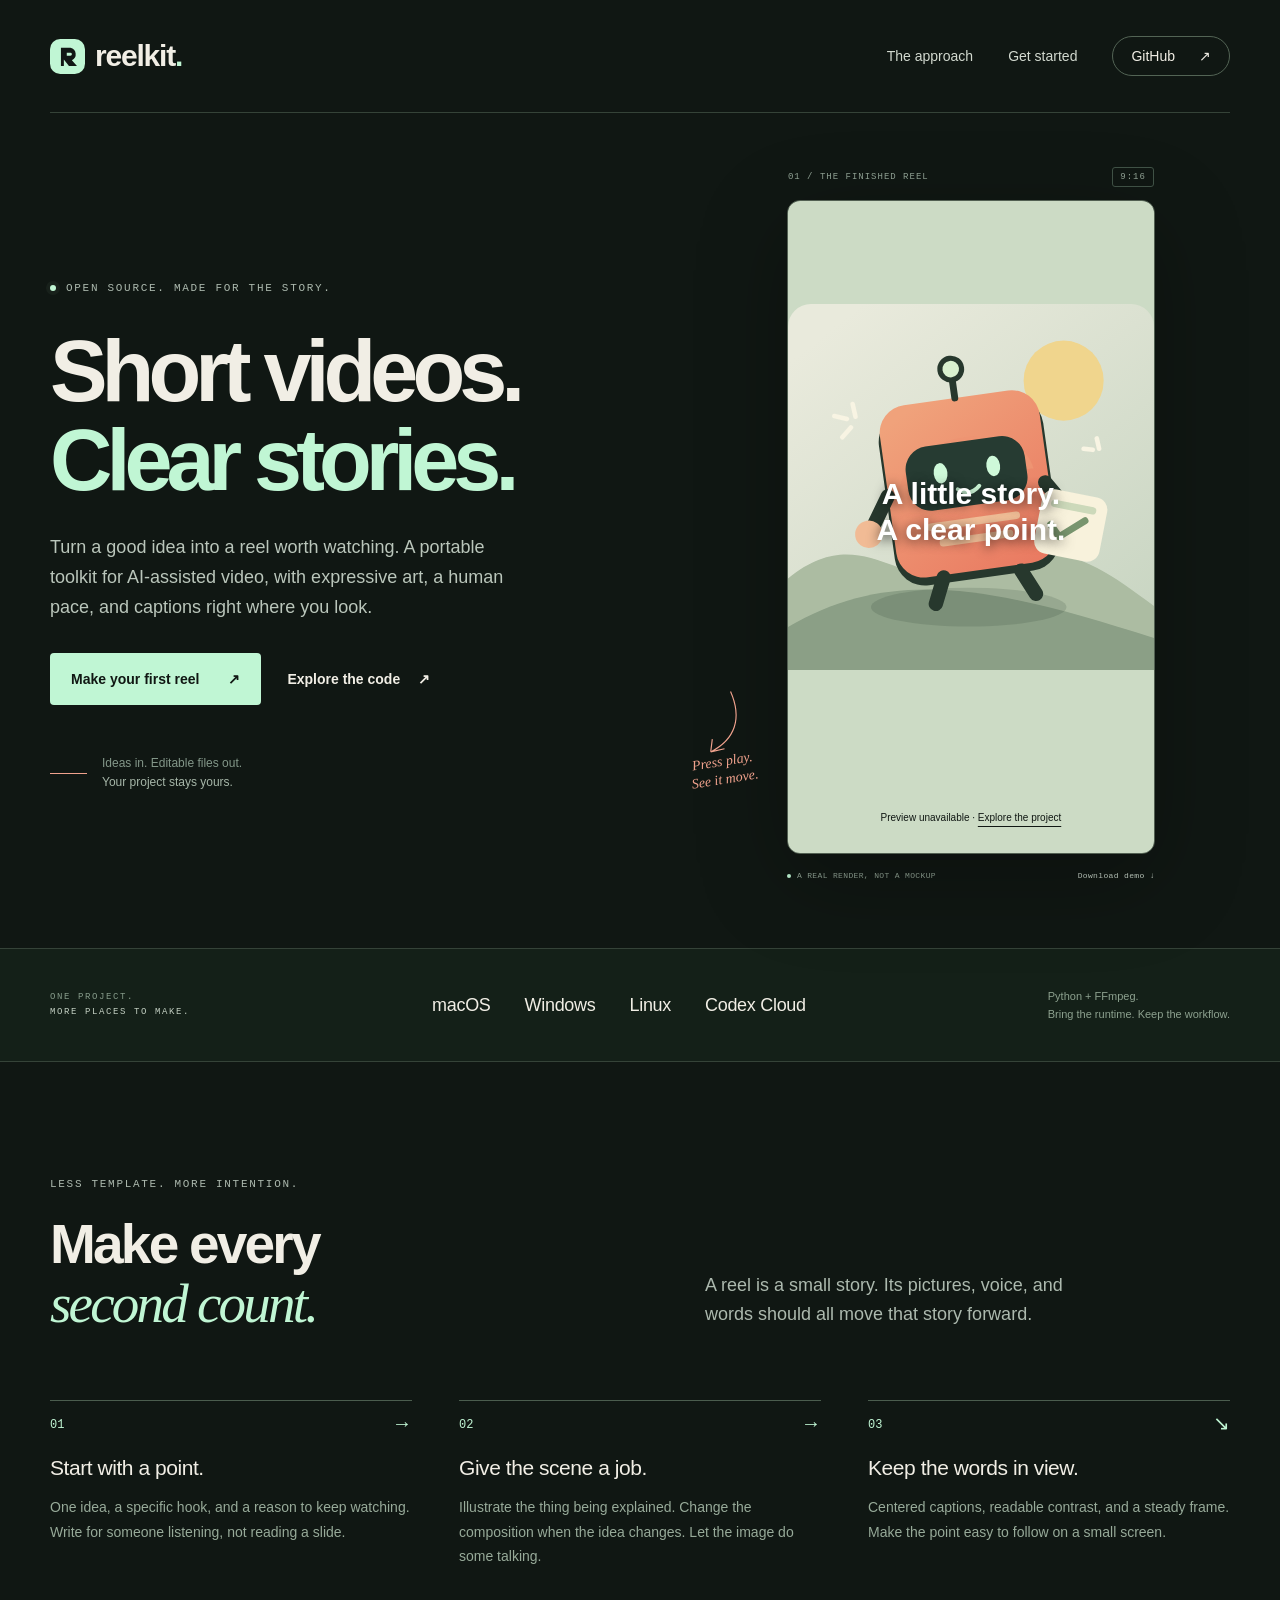
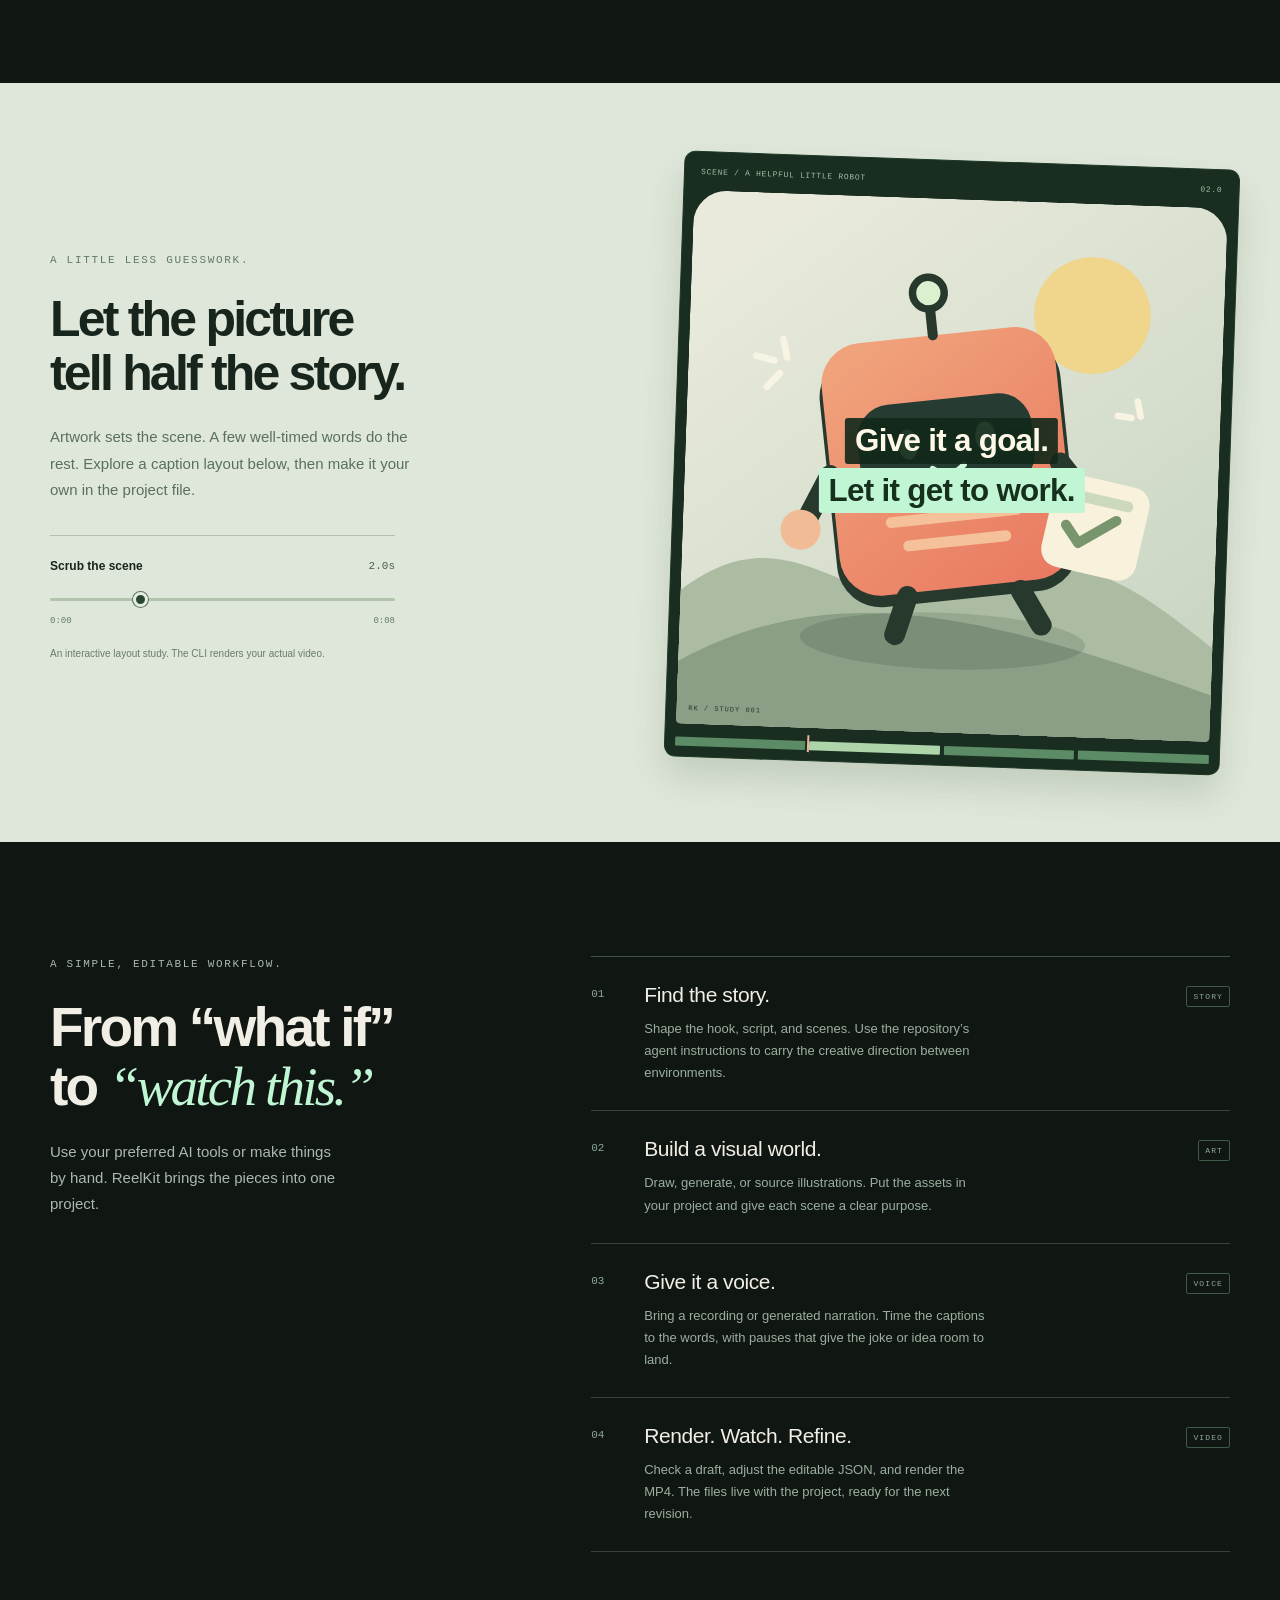
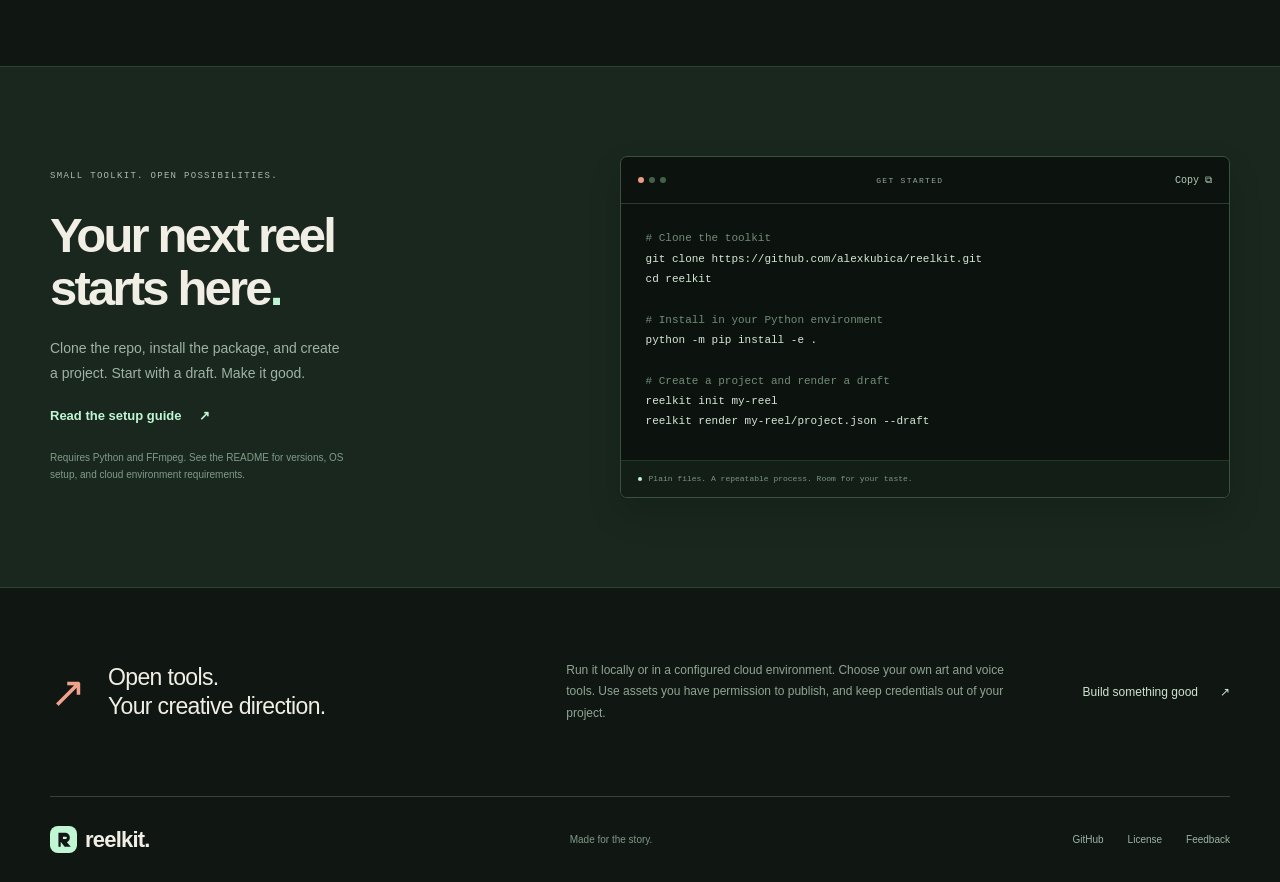
==== docs/index.html @ 43dd9cf6 "Build portable illustrated reel toolkit" ====
<!doctype html>
<html lang="en">
<head>
  <meta charset="utf-8">
  <meta name="viewport" content="width=device-width, initial-scale=1">
  <meta name="theme-color" content="#101713">
  <meta name="description" content="An open, portable toolkit for making AI-assisted vertical videos with thoughtful scenes, clear voiceover, and centered captions.">
  <meta property="og:type" content="website">
  <meta property="og:title" content="ReelKit — Short videos. Clear stories.">
  <meta property="og:description" content="Write a story. Bring your art and voice. Render a reel. An open toolkit for AI-assisted vertical video.">
  <meta property="og:image" content="https://alexkubica.github.io/reelkit/assets/social-card.png">
  <meta property="og:image:width" content="1200">
  <meta property="og:image:height" content="630">
  <meta property="og:url" content="https://alexkubica.github.io/reelkit/">
  <link rel="icon" href="./assets/mark.svg" type="image/svg+xml">
  <link rel="stylesheet" href="./styles.css">
  <script src="./app.js" defer></script>
  <title>ReelKit — Short videos. Clear stories.</title>
</head>
<body>
  <a class="skip-link" href="#main">Skip to content</a>
  <header class="site-header shell">
    <a class="wordmark" href="#" aria-label="ReelKit home"><img src="./assets/mark.svg" width="35" height="35" alt=""><span>reelkit<span class="wordmark-period">.</span></span></a>
    <nav aria-label="Main navigation"><a href="#approach">The approach</a><a href="#start">Get started</a><a class="nav-github" href="https://github.com/alexkubica/reelkit">GitHub <span aria-hidden="true">↗</span></a></nav>
  </header>

  <main id="main">
    <section class="hero shell" aria-labelledby="hero-title">
      <div class="hero-copy">
        <p class="eyebrow"><span class="status-dot" aria-hidden="true"></span> Open source. Made for the story.</p>
        <h1 id="hero-title">Short videos.<br><span>Clear stories.</span></h1>
        <p class="hero-description">Turn a good idea into a reel worth watching. A portable toolkit for AI-assisted video, with expressive art, a human pace, and captions right where you look.</p>
        <div class="hero-actions"><a class="button button-primary" href="#start">Make your first reel <span aria-hidden="true">↗</span></a><a class="text-link" href="https://github.com/alexkubica/reelkit">Explore the code <span aria-hidden="true">↗</span></a></div>
        <div class="hero-note"><span class="note-line" aria-hidden="true"></span><p>Ideas in. Editable files out.<br><strong>Your project stays yours.</strong></p></div>
      </div>

      <div class="hero-stage">
        <div class="stage-topline"><span>01 / THE FINISHED REEL</span><span class="stage-format">9:16</span></div>
        <div class="video-frame">
          <video id="demo-video" class="demo-video" controls playsinline preload="metadata" poster="./assets/poster.jpg" aria-label="Illustrated ReelKit demo">
            <source src="./assets/demo.mp4" type="video/mp4">
            Your browser cannot play this video. <a href="./assets/demo.mp4">Download the MP4 demo.</a>
          </video>
          <div class="video-fallback" id="video-fallback" hidden><img src="./assets/story.svg" alt="An illustrated robot checking off a task"><p>A little story.<br>A clear point.</p><span>Preview unavailable · <a href="https://github.com/alexkubica/reelkit">Explore the project</a></span></div>
        </div>
        <div class="stage-bottomline"><span><i aria-hidden="true"></i> A REAL RENDER, NOT A MOCKUP</span><a href="./assets/demo.mp4" download>Download demo <span aria-hidden="true">↓</span></a></div>
        <div class="margin-note"><svg viewBox="0 0 70 52" aria-hidden="true"><path d="M65 4C56 33 36 45 8 38m0 0 10-9M8 38l13 7"/></svg><span>Press play.<br>See it move.</span></div>
      </div>
    </section>

    <div class="platform-band"><div class="shell platform-inner"><p>ONE PROJECT.<br><strong>MORE PLACES TO MAKE.</strong></p><ul aria-label="Supported environments"><li>macOS</li><li>Windows</li><li>Linux</li><li>Codex Cloud</li></ul><span>Python + FFmpeg.<br>Bring the runtime. Keep the workflow.</span></div></div>

    <section class="approach shell section-space" id="approach" aria-labelledby="approach-title">
      <div class="section-heading"><p class="eyebrow">LESS TEMPLATE. MORE INTENTION.</p><h2 id="approach-title">Make every<br><em>second count.</em></h2><p>A reel is a small story. Its pictures, voice, and words should all move that story forward.</p></div>
      <div class="principle-grid">
        <article class="principle"><div class="principle-number">01 <span>→</span></div><h3>Start with a point.</h3><p>One idea, a specific hook, and a reason to keep watching. Write for someone listening, not reading a slide.</p></article>
        <article class="principle"><div class="principle-number">02 <span>→</span></div><h3>Give the scene a job.</h3><p>Illustrate the thing being explained. Change the composition when the idea changes. Let the image do some talking.</p></article>
        <article class="principle"><div class="principle-number">03 <span>↘</span></div><h3>Keep the words in view.</h3><p>Centered captions, readable contrast, and a steady frame. Make the point easy to follow on a small screen.</p></article>
      </div>
    </section>

    <section class="preview-section" aria-labelledby="preview-title">
      <div class="shell preview-layout">
        <div class="preview-copy"><p class="eyebrow">A LITTLE LESS GUESSWORK.</p><h2 id="preview-title">Let the picture<br>tell half the story.</h2><p>Artwork sets the scene. A few well-timed words do the rest. Explore a caption layout below, then make it your own in the project file.</p><div class="preview-controls"><label for="scene-time">Scrub the scene <output id="time-output" for="scene-time">2.0s</output></label><input id="scene-time" type="range" min="0" max="8" value="2" step="0.1" aria-describedby="preview-note"><div class="range-labels" aria-hidden="true"><span>0:00</span><span>0:08</span></div></div><p class="small-note" id="preview-note">An interactive layout study. The CLI renders your actual video.</p></div>
        <div class="scene-study">
          <div class="scene-toolbar"><span>SCENE / A HELPFUL LITTLE ROBOT</span><span id="scene-marker">02.0</span></div>
          <div class="scene-art"><img src="./assets/story.svg" alt="A warm coral robot with a completed task in a soft green landscape" width="640" height="640"><div class="scene-caption" id="scene-caption" aria-live="off"><span>Give it a goal.</span><span class="caption-highlight">Let it get to work.</span></div><span class="scene-corner" aria-hidden="true">RK / STUDY 001</span></div>
          <div class="caption-track" aria-hidden="true"><span></span><span></span><span></span><span></span><i id="track-playhead"></i></div>
        </div>
      </div>
    </section>

    <section class="workflow shell section-space" aria-labelledby="workflow-title">
      <div class="workflow-heading"><p class="eyebrow">A SIMPLE, EDITABLE WORKFLOW.</p><h2 id="workflow-title">From “what if”<br>to <em>“watch this.”</em></h2><p>Use your preferred AI tools or make things by hand. ReelKit brings the pieces into one project.</p></div>
      <ol class="workflow-list">
        <li><span class="step-number">01</span><div><h3>Find the story.</h3><p>Shape the hook, script, and scenes. Use the repository’s agent instructions to carry the creative direction between environments.</p></div><span class="step-tag">STORY</span></li>
        <li><span class="step-number">02</span><div><h3>Build a visual world.</h3><p>Draw, generate, or source illustrations. Put the assets in your project and give each scene a clear purpose.</p></div><span class="step-tag">ART</span></li>
        <li><span class="step-number">03</span><div><h3>Give it a voice.</h3><p>Bring a recording or generated narration. Time the captions to the words, with pauses that give the joke or idea room to land.</p></div><span class="step-tag">VOICE</span></li>
        <li><span class="step-number">04</span><div><h3>Render. Watch. Refine.</h3><p>Check a draft, adjust the editable JSON, and render the MP4. The files live with the project, ready for the next revision.</p></div><span class="step-tag">VIDEO</span></li>
      </ol>
    </section>

    <section class="quickstart-section" id="start" aria-labelledby="start-title">
      <div class="shell quickstart-layout">
        <div class="quickstart-copy"><p class="eyebrow">SMALL TOOLKIT. OPEN POSSIBILITIES.</p><h2 id="start-title">Your next reel<br>starts here<span>.</span></h2><p>Clone the repo, install the package, and create a project. Start with a draft. Make it good.</p><a class="text-link" href="https://github.com/alexkubica/reelkit#readme">Read the setup guide <span aria-hidden="true">↗</span></a><p class="requirements-note">Requires Python and FFmpeg. See the README for versions, OS setup, and cloud environment requirements.</p></div>
        <div class="terminal"><div class="terminal-bar"><span class="terminal-dots" aria-hidden="true"><i></i><i></i><i></i></span><span>GET STARTED</span><button id="copy-command" type="button" aria-label="Copy quickstart commands">Copy <span aria-hidden="true">⧉</span></button></div><pre><code id="quickstart-commands"><span class="code-comment"># Clone the toolkit</span>
git clone https://github.com/alexkubica/reelkit.git
cd reelkit

<span class="code-comment"># Install in your Python environment</span>
python -m pip install -e .

<span class="code-comment"># Create a project and render a draft</span>
reelkit init my-reel
reelkit render my-reel/project.json --draft</code></pre><div class="terminal-footer"><span class="terminal-dot" aria-hidden="true"></span> Plain files. A repeatable process. Room for your taste.</div></div>
      </div>
    </section>

    <section class="open-note shell" aria-label="Open source and responsible asset use"><div><span class="open-symbol" aria-hidden="true">↗</span><h2>Open tools.<br>Your creative direction.</h2></div><p>Run it locally or in a configured cloud environment. Choose your own art and voice tools. Use assets you have permission to publish, and keep credentials out of your project.</p><a href="https://github.com/alexkubica/reelkit">Build something good <span aria-hidden="true">↗</span></a></section>
  </main>

  <footer class="site-footer shell"><a class="wordmark footer-wordmark" href="#" aria-label="ReelKit, back to top"><img src="./assets/mark.svg" width="27" height="27" alt=""><span>reelkit.</span></a><p>Made for the story.</p><div><a href="https://github.com/alexkubica/reelkit">GitHub</a><a href="https://github.com/alexkubica/reelkit/blob/main/LICENSE">License</a><a href="https://github.com/alexkubica/reelkit/issues">Feedback</a></div></footer>
  <div id="copy-status" class="sr-only" role="status" aria-live="polite"></div>
</body>
</html>
---- docs/styles.css ----
@charset "UTF-8";

:root{color-scheme:dark;--ink:#101713;--surface:#17221b;--paper:#f1eee5;--muted:#acb9ae;--mint:#c0f6d4;--coral:#f0a28d;--line:#354338;--font:-apple-system,BlinkMacSystemFont,"Segoe UI",Arial,sans-serif;--mono:ui-monospace,SFMono-Regular,Consolas,"Liberation Mono",monospace}
*,*::before,*::after{box-sizing:border-box}
html{scroll-behavior:smooth;scroll-padding-top:35px}
body{margin:0;background:var(--ink);color:var(--paper);font-family:var(--font);-webkit-font-smoothing:antialiased}
button,input{font:inherit}
a{color:inherit;text-decoration:none;text-underline-offset:5px}
a:hover{text-decoration:underline}
button{cursor:pointer}
button:focus-visible,a:focus-visible,input:focus-visible{outline:3px solid var(--mint);outline-offset:6px}
img,video{max-width:100%;display:block}
button{color:inherit}
::selection{background:var(--mint);color:var(--ink)}
[hidden]{display:none!important}
.shell{width:min(1240px,calc(100% - 100px));margin-inline:auto}
.sr-only{position:absolute;width:1px;height:1px;padding:0;margin:-1px;overflow:hidden;clip:rect(0,0,0,0);white-space:nowrap;border:0}
.skip-link{position:fixed;top:-100px;left:20px;z-index:20;padding:14px;background:var(--mint);color:var(--ink)}
.skip-link:focus{top:15px}
.site-header{height:113px;display:flex;align-items:center;justify-content:space-between;border-bottom:1px solid var(--line)}
.wordmark{display:flex;align-items:center;gap:10px;font-weight:760;font-size:30px;letter-spacing:-1.2px}
.wordmark:hover{text-decoration:none}
.wordmark-period{color:var(--mint)}
nav{display:flex;gap:35px;align-items:center;font-size:14px}
nav a{color:#d2d9cf}
.nav-github{border:1px solid #536455;border-radius:100px;padding:11px 18px;display:flex;gap:24px;color:var(--paper)}
.hero{display:grid;grid-template-columns:1.2fr 1fr;gap:40px;align-items:center;min-height:810px;padding-block:54px 68px}
.hero-copy{padding-top:25px}
.eyebrow{font:11px/1.5 var(--mono);letter-spacing:1.7px;color:var(--muted);font-weight:500;margin:0 0 31px;text-transform:uppercase}
.hero .eyebrow{display:flex;gap:10px;align-items:center}
.status-dot{width:6px;height:6px;background:var(--mint);border-radius:50%;box-shadow:0 0 0 4px #c0f6d40b}
h1,h2,h3,p{margin-top:0}
h1{font-size:clamp(64px,6.75vw,96px);line-height:1.025;letter-spacing:-6px;font-weight:650;margin-bottom:29px}
h1>span{color:var(--mint)}
.hero-description{font-size:18px;line-height:1.65;max-width:470px;color:#bac6bb;margin-bottom:31px}
.hero-actions{display:flex;align-items:center;gap:26px;flex-wrap:wrap}
.button{display:inline-flex;align-items:center;justify-content:center;gap:29px;min-height:52px;padding:15px 21px;border-radius:4px;font-size:14px;font-weight:650;transition:background .2s,color .2s}
.button:hover{text-decoration:none;background:#ddffe9}
.button-primary{background:var(--mint);color:var(--ink)}
.text-link{display:inline-flex;gap:18px;align-items:center;font-size:14px;font-weight:600}
.hero-note{display:flex;gap:15px;align-items:center;margin-top:49px}
.note-line{width:37px;height:1px;background:var(--coral)}
.hero-note p{margin:0;color:#839789;font-size:12px;line-height:1.6}
.hero-note strong{font-weight:500;color:#a6b6a8}
.hero-stage{position:relative;width:368px;justify-self:center}
.stage-topline,.stage-bottomline{display:flex;align-items:center;justify-content:space-between;font:9px var(--mono);letter-spacing:1px;color:#92a496}
.stage-topline{padding:0 1px 13px}
.stage-format{border:1px solid #415347;border-radius:3px;padding:4px 7px}
.video-frame{aspect-ratio:9/16;border-radius:13px;background:#25342a;overflow:hidden;position:relative;border:1px solid #526052;box-shadow:0 25px 90px #0004}
.demo-video{width:100%;height:100%;object-fit:cover;background:#25342a}
.video-fallback{position:absolute;inset:0;background:#ccdbc5;display:flex;flex-direction:column;justify-content:center;color:var(--ink)}
.video-fallback>img{width:100%;margin-top:-80px}
.video-fallback>p{position:absolute;text-align:center;width:100%;font-size:30px;font-weight:800;line-height:1.2;color:white;text-shadow:0 2px 12px #000b}
.video-fallback>span{position:absolute;bottom:30px;left:20px;right:20px;font-size:10px;text-align:center}
.video-fallback a{text-decoration:underline}
.stage-bottomline{padding-top:17px;letter-spacing:.35px;font-size:8px;gap:12px;flex-wrap:wrap}
.stage-bottomline>span{display:flex;gap:6px;align-items:center}
.stage-bottomline i{display:block;width:4px;height:4px;border-radius:50%;background:var(--mint)}
.stage-bottomline a{color:#cad7cb}
.margin-note{position:absolute;bottom:92px;left:-107px;transform:rotate(-9deg);font-family:Georgia,serif;font-size:14px;font-style:italic;line-height:1.25;color:var(--coral);text-align:center}
.margin-note svg{width:67px;height:52px;display:block;margin-left:12px;fill:none;stroke:var(--coral);stroke-width:1.2;transform:rotate(-32deg)}
.platform-band{border-top:1px solid var(--line);border-bottom:1px solid var(--line);background:#142018}
.platform-inner{display:flex;align-items:center;justify-content:space-between;gap:35px;min-height:112px}
.platform-inner p{font:9px/1.7 var(--mono);letter-spacing:1.6px;margin:0;color:#879c8b}
.platform-inner p strong{font-weight:500;color:#c4d0c3}
.platform-inner ul{list-style:none;padding:0;margin:0;display:flex;align-items:center;gap:34px;font-size:18px;letter-spacing:-.3px;font-weight:500}
.platform-inner>span{font-size:11px;line-height:1.7;color:#8da18f}
.section-space{padding-block:114px}
.section-heading{display:grid;grid-template-columns:1fr 1fr;column-gap:130px;align-items:end}
.section-heading>.eyebrow{grid-column:1/-1;margin-bottom:22px}
h2{font-size:clamp(42px,4.3vw,60px);line-height:1.075;letter-spacing:-2.8px;font-weight:550}
h2 em{font-family:Georgia,"Times New Roman",serif;font-weight:400;color:var(--mint)}
.section-heading h2{margin:0}
.section-heading>p:last-child{font-size:18px;line-height:1.6;color:var(--muted);max-width:370px;margin:0 0 4px}
.principle-grid{display:grid;grid-template-columns:repeat(3,1fr);gap:47px;margin-top:67px}
.principle-number{display:flex;justify-content:space-between;padding:17px 0 24px;border-top:1px solid #4b5d4e;color:var(--mint);font:12px var(--mono)}
.principle-number>span{font:20px var(--font);line-height:.5}
.principle h3{font-size:21px;font-weight:500;letter-spacing:-.45px;margin:0 0 15px}
.principle p{font-size:14px;color:#97aa99;line-height:1.75;margin:0}
.preview-section{background:#dfe7da;color:#17251d;padding-block:77px;overflow:hidden}
.preview-layout{display:grid;grid-template-columns:1fr 1.08fr;gap:110px;align-items:center}
.preview-copy .eyebrow{color:#607b65;margin-bottom:24px}
.preview-copy h2{margin-bottom:24px;font-size:50px}
.preview-copy>p:not(.eyebrow):not(.small-note){font-size:15px;line-height:1.75;color:#59705d;max-width:365px}
.preview-controls{border-top:1px solid #b1c0ab;padding-top:23px;margin-top:32px;max-width:345px}
.preview-controls label{display:flex;align-items:center;justify-content:space-between;font-size:12px;font-weight:600}
.preview-controls output{font:11px var(--mono);color:#49634d}
input[type=range]{appearance:none;-webkit-appearance:none;width:100%;height:25px;background:transparent;cursor:pointer;margin:14px 0 0;accent-color:#304e37}
input[type=range]::-webkit-slider-runnable-track{height:3px;background:#b3c4ac;border-radius:3px}
input[type=range]::-moz-range-track{height:3px;background:#b3c4ac;border-radius:3px}
input[type=range]::-webkit-slider-thumb{appearance:none;-webkit-appearance:none;height:15px;width:15px;border-radius:50%;background:#29472f;margin-top:-6px;border:3px solid #e4eddf;box-shadow:0 0 0 1px #5b765e}
input[type=range]::-moz-range-thumb{height:12px;width:12px;border-radius:50%;background:#29472f;border:3px solid #e4eddf;box-shadow:0 0 0 1px #5b765e}
input[type=range]:focus-visible{outline-color:#29472f}
.range-labels{display:flex;justify-content:space-between;color:#637d66;font:9px var(--mono)}
.small-note{font-size:10px;color:#687d69;line-height:1.7;margin-top:19px}
.scene-study{transform:rotate(2deg);background:#192d20;border:1px solid #1d3825;padding:10px;border-radius:11px;box-shadow:0 20px 35px #2b432728}
.scene-toolbar{display:flex;justify-content:space-between;align-items:center;height:28px;padding:0 6px 9px;font:8px var(--mono);letter-spacing:.7px;color:#a4bca7}
.scene-art{border-radius:5px;overflow:hidden;position:relative;aspect-ratio:1/1}
.scene-art>img{width:100%;height:100%;object-fit:cover}
.scene-caption{position:absolute;inset:0;display:flex;flex-direction:column;justify-content:center;align-items:center;gap:4px;pointer-events:none;transform:rotate(-2deg);font-weight:800;font-size:clamp(18px,2.45vw,32px);line-height:1.2;letter-spacing:-.7px;text-shadow:0 2px 9px #173b2380;text-align:center;padding:20px}
.scene-caption>span{background:#12291ae6;color:#fff8e9;padding:4px 10px;border-radius:3px}
.scene-caption>.caption-highlight{background:var(--mint);color:#17301d;text-shadow:none}
.scene-corner{position:absolute;bottom:12px;left:12px;font:7px var(--mono);color:#203f2b;letter-spacing:1px}
.caption-track{height:22px;position:relative;display:flex;gap:4px;align-items:end;padding-top:7px}
.caption-track>span{display:block;flex:1;height:9px;background:#5b8c65;border-radius:1px}
.caption-track>span:nth-child(2){background:#aed4aa}
.caption-track>i{position:absolute;bottom:-2px;height:17px;width:2px;background:#f1b39b;left:25%;transform:translateX(-1px)}
.workflow{display:grid;grid-template-columns:1fr 1.4fr;gap:85px}
.workflow-heading .eyebrow{margin-bottom:25px}
.workflow-heading h2{margin-bottom:23px}
.workflow-heading>p:last-child{color:var(--muted);font-size:15px;line-height:1.75;max-width:300px}
.workflow-list{list-style:none;margin:0;padding:0;border-top:1px solid #405344}
.workflow-list>li{display:grid;grid-template-columns:28px 1fr auto;gap:25px;padding-block:26px;border-bottom:1px solid var(--line)}
.step-number{font:11px/1.7 var(--mono);color:#8ea694;padding-top:2px}
.workflow-list h3{font-size:21px;font-weight:500;letter-spacing:-.4px;margin-bottom:11px}
.workflow-list p{font-size:13px;line-height:1.7;color:#9baf9e;margin:0;max-width:350px}
.step-tag{font:8px var(--mono);letter-spacing:1.1px;color:#8da894;border:1px solid #405a46;height:21px;padding:5px 6px;border-radius:2px;margin-top:3px}
.quickstart-section{background:#19271e;border-top:1px solid #2e4233;border-bottom:1px solid #2e4233;padding-block:89px}
.quickstart-layout{display:grid;grid-template-columns:1fr 1.3fr;gap:100px;align-items:center}
.quickstart-copy .eyebrow{font-size:9px;letter-spacing:1.3px;margin-bottom:25px}
.quickstart-copy h2{font-size:49px;margin-bottom:22px}
.quickstart-copy h2>span{color:var(--mint)}
.quickstart-copy>p:not(.eyebrow):not(.requirements-note){font-size:14px;line-height:1.75;color:#9fb3a3;max-width:300px;margin-bottom:21px}
.quickstart-copy .text-link{color:var(--mint);font-size:13px}
.requirements-note{font-size:10px;line-height:1.7;color:#819c88;max-width:300px;margin:25px 0 0}
.terminal{background:#0c130f;border:1px solid #3a5141;border-radius:7px;overflow:hidden;box-shadow:0 16px 35px #0002;min-width:0}
.terminal-bar{height:47px;border-bottom:1px solid #2b3c30;display:flex;align-items:center;justify-content:space-between;padding-inline:17px;font:8px var(--mono);letter-spacing:1.3px;color:#93a697}
.terminal-dots{display:flex;gap:5px}
.terminal-dots>i{width:6px;height:6px;display:block;border-radius:50%;background:#42624b}
.terminal-dots>i:first-child{background:#ed9b81}
.terminal-bar>button{border:0;background:transparent;font:10px var(--mono);letter-spacing:0;color:#b5ccb9;padding:8px 0;min-width:58px;text-align:right}
.terminal pre{padding:24px 25px 28px;overflow:auto;font:11px/1.85 var(--mono);margin:0;color:#d7e8d7;tab-size:2}
.code-comment{color:#728c79}
.terminal-footer{display:flex;align-items:center;gap:7px;font:8px var(--mono);color:#7c9683;background:#121e16;padding:12px 17px;border-top:1px solid #203627;line-height:1.5}
.terminal-dot{display:block;height:4px;width:4px;background:var(--mint);border-radius:50%;flex:none}
.open-note{display:grid;grid-template-columns:1fr 1fr auto;align-items:center;gap:68px;padding-block:72px}
.open-note>div{display:flex;align-items:center;gap:22px}
.open-symbol{font-size:43px;color:var(--coral);font-weight:200}
.open-note h2{font-size:23px;line-height:1.25;letter-spacing:-.65px;font-weight:500;margin:0}
.open-note p{margin:0;font-size:12px;line-height:1.8;color:#8fa593}
.open-note>a{font-size:12px;display:flex;gap:22px;align-items:center;color:#cee3d0;white-space:nowrap}
.site-footer{display:flex;justify-content:space-between;align-items:center;gap:25px;padding-block:29px;border-top:1px solid var(--line)}
.footer-wordmark{font-size:22px;gap:8px;letter-spacing:-.8px}
.site-footer p{font-size:10px;color:#7f9886;margin:0}
.site-footer>div{display:flex;gap:24px;font-size:10px;color:#9db3a3}
@media(min-width:1500px){.hero{padding-block:66px 80px;gap:85px}.hero-stage{width:384px}.hero-copy{padding-top:0}}
@media(max-width:1150px){.shell{width:calc(100% - 70px)}.hero{gap:20px;min-height:760px}.hero-stage{width:320px}h1{letter-spacing:-4.8px}.hero-description{font-size:16px}.margin-note{display:none}.hero-actions{gap:20px}.hero-actions .text-link{font-size:12px}.button{font-size:12px;gap:20px}.platform-inner ul{gap:21px;font-size:16px}.platform-inner>span{display:none}.section-heading{column-gap:65px}.preview-layout{gap:70px}.preview-copy h2{font-size:42px}.workflow{gap:55px}.workflow-list>li{gap:15px}.quickstart-layout{gap:50px}.quickstart-copy h2{font-size:42px}.quickstart-copy .eyebrow{font-size:8px}.terminal pre{font-size:10px;padding-inline:19px}.open-note{gap:30px;grid-template-columns:1fr 1fr}.open-note>a{grid-column:2}.open-note>div{grid-row:1/3}.open-note p{margin-bottom:-10px}}
@media(max-width:850px){.shell{width:calc(100% - 48px)}.site-header{height:89px}.wordmark{font-size:25px}.wordmark img{width:31px;height:31px}nav{gap:20px;font-size:12px}.nav-github{padding:9px 13px;gap:14px}.hero{grid-template-columns:1fr 1fr;padding-block:50px;min-height:auto;gap:22px}.hero-stage{width:min(100%,270px)}h1{font-size:60px;letter-spacing:-3.7px}.hero-copy{padding:0}.hero .eyebrow{font-size:8px;letter-spacing:1px;margin-bottom:23px}.hero-description{font-size:14px;line-height:1.65;margin-bottom:24px}.hero-actions{gap:19px}.hero-actions .text-link{font-size:11px}.button{min-height:45px;padding:12px 16px;font-size:11px;gap:15px}.hero-note{margin-top:28px}.hero-note p{font-size:10px}.note-line{width:22px}.stage-topline{font-size:7px}.stage-bottomline{font-size:6px;padding-top:12px;gap:6px}.platform-inner{min-height:99px;gap:20px}.platform-inner p{font-size:7px;letter-spacing:.8px}.platform-inner ul{font-size:13px;gap:24px}.section-space{padding-block:78px}.section-heading{gap:0 45px}.section-heading>.eyebrow{font-size:9px}h2{font-size:43px}.section-heading>p:last-child{font-size:15px}.principle-grid{gap:28px;margin-top:48px}.principle h3{font-size:17px}.principle p{font-size:12px}.preview-section{padding-block:56px}.preview-layout{gap:40px}.preview-copy h2{font-size:37px;letter-spacing:-1.9px}.preview-copy .eyebrow{font-size:8px;letter-spacing:1px}.preview-copy>p:not(.eyebrow):not(.small-note){font-size:13px}.preview-controls{margin-top:24px;padding-top:17px}.small-note{font-size:8px}.scene-caption{font-size:23px;letter-spacing:-.5px;gap:3px;padding:8px}.scene-toolbar{font-size:6px;letter-spacing:.3px}.scene-study{padding:7px;border-radius:8px}.workflow{grid-template-columns:.85fr 1.2fr;gap:40px}.workflow-heading .eyebrow{font-size:8px;letter-spacing:1px}.workflow-heading h2{font-size:38px}.workflow-heading>p:last-child{font-size:13px}.workflow-list h3{font-size:18px}.workflow-list p{font-size:12px}.workflow-list>li{grid-template-columns:19px 1fr;gap:12px;padding-block:21px}.step-tag{display:none}.quickstart-layout{grid-template-columns:.85fr 1.2fr;gap:35px}.quickstart-section{padding-block:63px}.quickstart-copy h2{font-size:36px;letter-spacing:-2px}.quickstart-copy>p:not(.eyebrow):not(.requirements-note){font-size:13px}.quickstart-copy .eyebrow{font-size:7px;letter-spacing:.8px}.terminal pre{font-size:9px;padding:19px 16px}.terminal-bar{padding-inline:14px}.terminal-footer{font-size:7px;padding-inline:14px}.requirements-note{font-size:8px}.open-note{padding-block:48px;gap:24px}.open-note h2{font-size:21px}.open-note p{font-size:11px}.open-note>a{font-size:10px}}
@media(max-width:650px){.shell{width:calc(100% - 40px)}.site-header{height:79px}.wordmark{font-size:24px}.wordmark img{width:29px;height:29px}nav>a:first-child{display:none}nav{gap:18px;font-size:11px}.nav-github{padding:8px 12px;gap:13px}.hero{grid-template-columns:1fr;gap:42px;padding-top:46px;padding-bottom:46px}.hero-copy{max-width:480px}.hero .eyebrow{font-size:8px;letter-spacing:1.3px;margin-bottom:23px}h1{font-size:clamp(53px,11.5vw,72px);letter-spacing:-3.9px;margin-bottom:24px}.hero-description{font-size:15px;max-width:430px;margin-bottom:25px}.hero-actions{gap:23px}.button{font-size:12px;min-height:47px;padding-inline:17px}.hero-actions .text-link{font-size:12px}.hero-note{margin-top:27px;gap:11px}.hero-note p{font-size:10px}.hero-stage{width:min(77%,310px);justify-self:center;transform:translateX(4px)}.stage-topline{font-size:7px}.stage-bottomline{font-size:6px}.margin-note{display:block;left:-50px;bottom:118px;font-size:10px}.margin-note svg{width:44px;height:39px;margin-left:7px}.platform-inner{padding-block:21px;display:block}.platform-inner p{font-size:7px;line-height:1.6;letter-spacing:1px;margin-bottom:18px}.platform-inner p br{display:none}.platform-inner p strong{margin-left:7px}.platform-inner ul{gap:0;justify-content:space-between;font-size:14px}.section-space{padding-block:59px}.section-heading{grid-template-columns:1fr}.section-heading>.eyebrow{font-size:8px;letter-spacing:1.2px;margin-bottom:21px}h2{font-size:42px;letter-spacing:-2.2px}.section-heading>p:last-child{font-size:14px;max-width:330px;margin-top:24px}.principle-grid{grid-template-columns:1fr;margin-top:35px;gap:0}.principle{display:grid;grid-template-columns:35px 1fr;gap:0 16px;padding-block:24px;border-top:1px solid #3c4f40}.principle-number{display:block;border:0;padding:1px 0;font-size:10px;grid-row:1/3}.principle-number>span{display:none}.principle h3{font-size:20px;margin-bottom:10px}.principle p{font-size:13px;line-height:1.7;max-width:400px}.preview-section{padding-block:54px}.preview-layout{grid-template-columns:1fr;gap:36px}.preview-copy{max-width:440px}.preview-copy .eyebrow{font-size:8px;margin-bottom:21px}.preview-copy h2{font-size:40px;margin-bottom:21px}.preview-copy>p:not(.eyebrow):not(.small-note){font-size:14px}.preview-controls{max-width:100%;margin-top:26px}.small-note{font-size:9px;margin-top:14px}.scene-study{width:calc(100% - 13px);max-width:390px;margin-inline:auto;transform:rotate(1.5deg);padding:8px}.scene-caption{font-size:clamp(22px,6.2vw,29px);transform:rotate(-1.5deg)}.scene-toolbar{font-size:7px;letter-spacing:.45px}.workflow{grid-template-columns:1fr;gap:33px}.workflow-heading .eyebrow{font-size:8px}.workflow-heading h2{font-size:42px;margin-bottom:23px}.workflow-heading>p:last-child{font-size:14px;max-width:340px;margin-bottom:0}.workflow-list>li{grid-template-columns:24px 1fr auto;gap:15px;padding-block:23px}.workflow-list h3{font-size:20px}.workflow-list p{font-size:13px}.step-tag{display:block;font-size:6px;padding:5px;height:18px;margin-top:4px}.quickstart-section{padding-block:55px}.quickstart-layout{grid-template-columns:1fr;gap:32px}.quickstart-copy .eyebrow{font-size:8px;letter-spacing:1.3px;margin-bottom:22px}.quickstart-copy h2{font-size:42px;letter-spacing:-2px}.quickstart-copy>p:not(.eyebrow):not(.requirements-note){font-size:14px;max-width:360px}.quickstart-copy .text-link{font-size:13px}.requirements-note{font-size:9px;max-width:330px;margin-top:20px}.terminal pre{font-size:10px;padding:23px 17px}.terminal-bar{font-size:7px}.terminal-bar>button{font-size:10px}.terminal-footer{font-size:7px;padding-block:11px}.open-note{grid-template-columns:1fr;gap:24px;padding-block:47px}.open-note>div{grid-row:auto;gap:19px}.open-note h2{font-size:24px}.open-note p{font-size:12px;max-width:400px;margin-bottom:0}.open-note>a{grid-column:auto;font-size:12px}.open-symbol{font-size:42px}.site-footer{flex-wrap:wrap;padding-block:25px;gap:25px 10px}.footer-wordmark{font-size:21px}.footer-wordmark img{width:25px;height:25px}.site-footer p{font-size:10px}.site-footer>div{width:100%;font-size:11px;gap:24px}}
@media(prefers-reduced-motion:reduce){html{scroll-behavior:auto}*,*::before,*::after{transition:none!important;animation:none!important}}
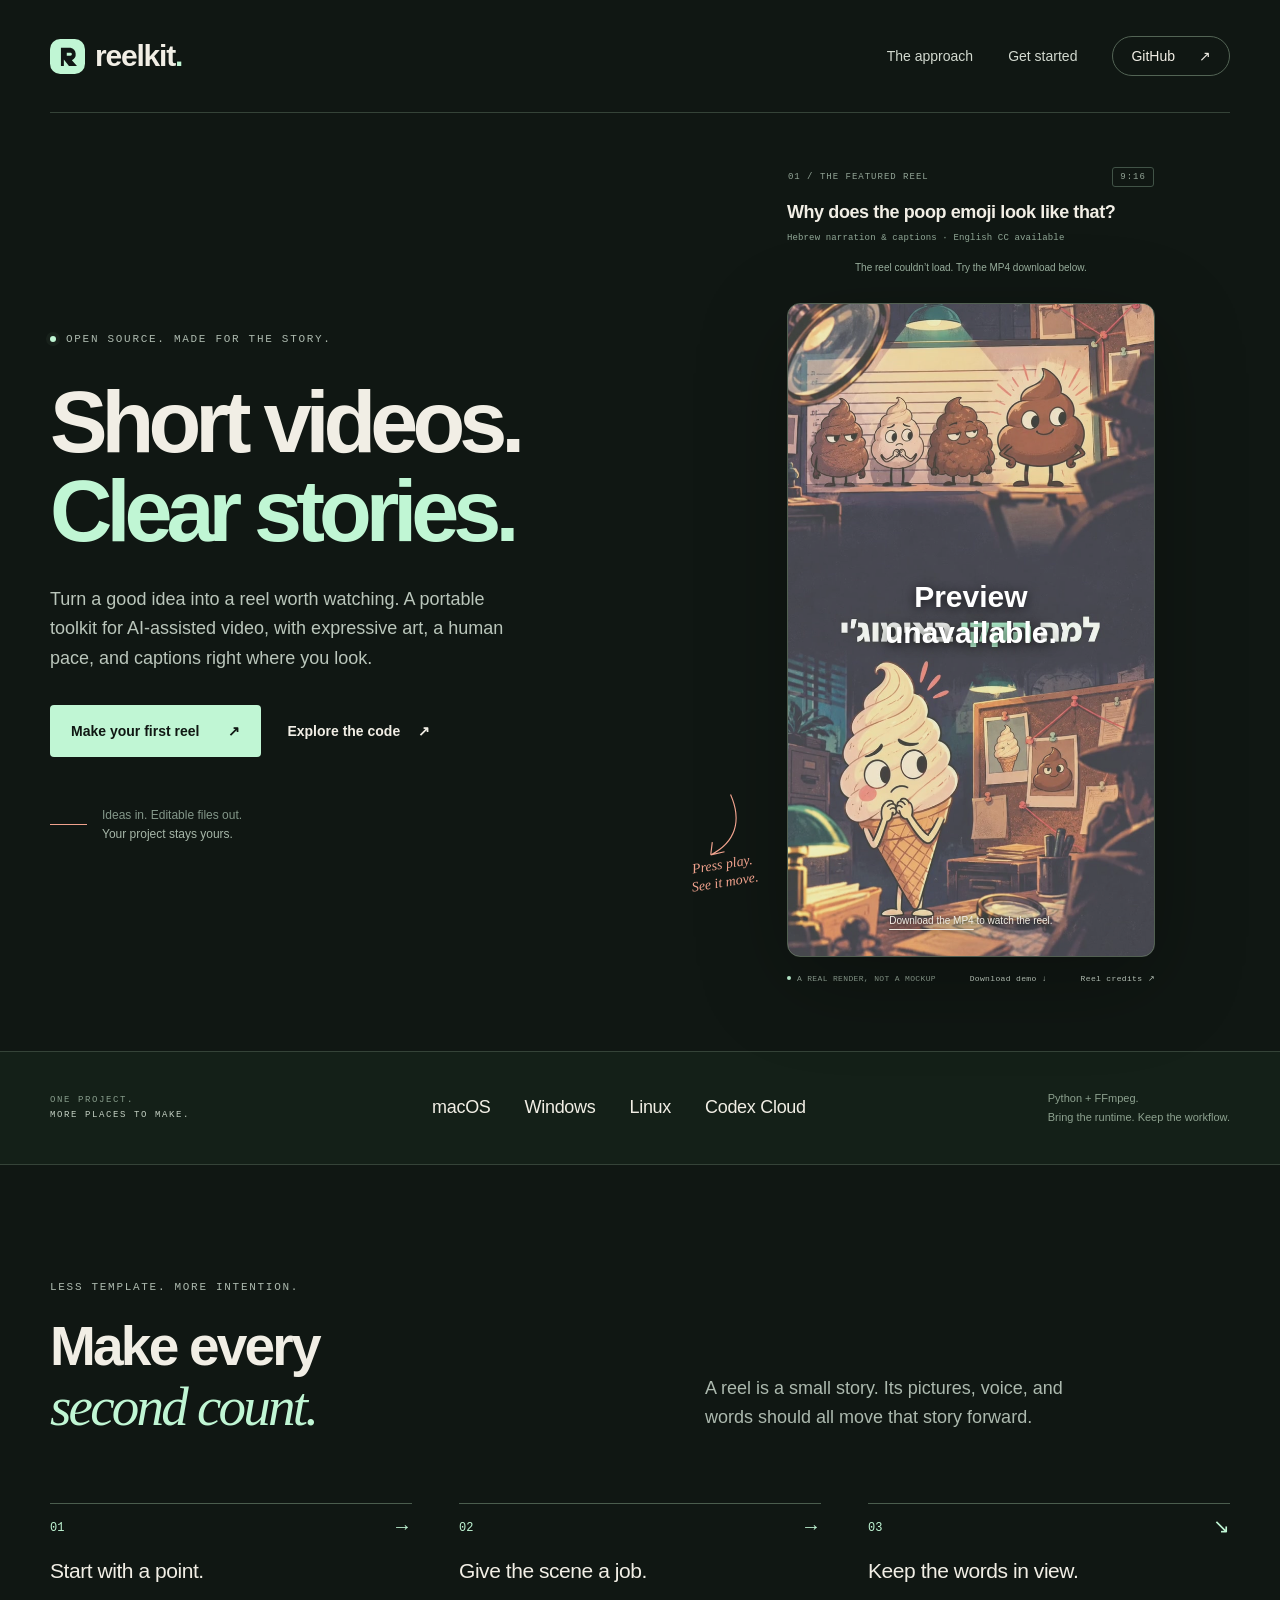
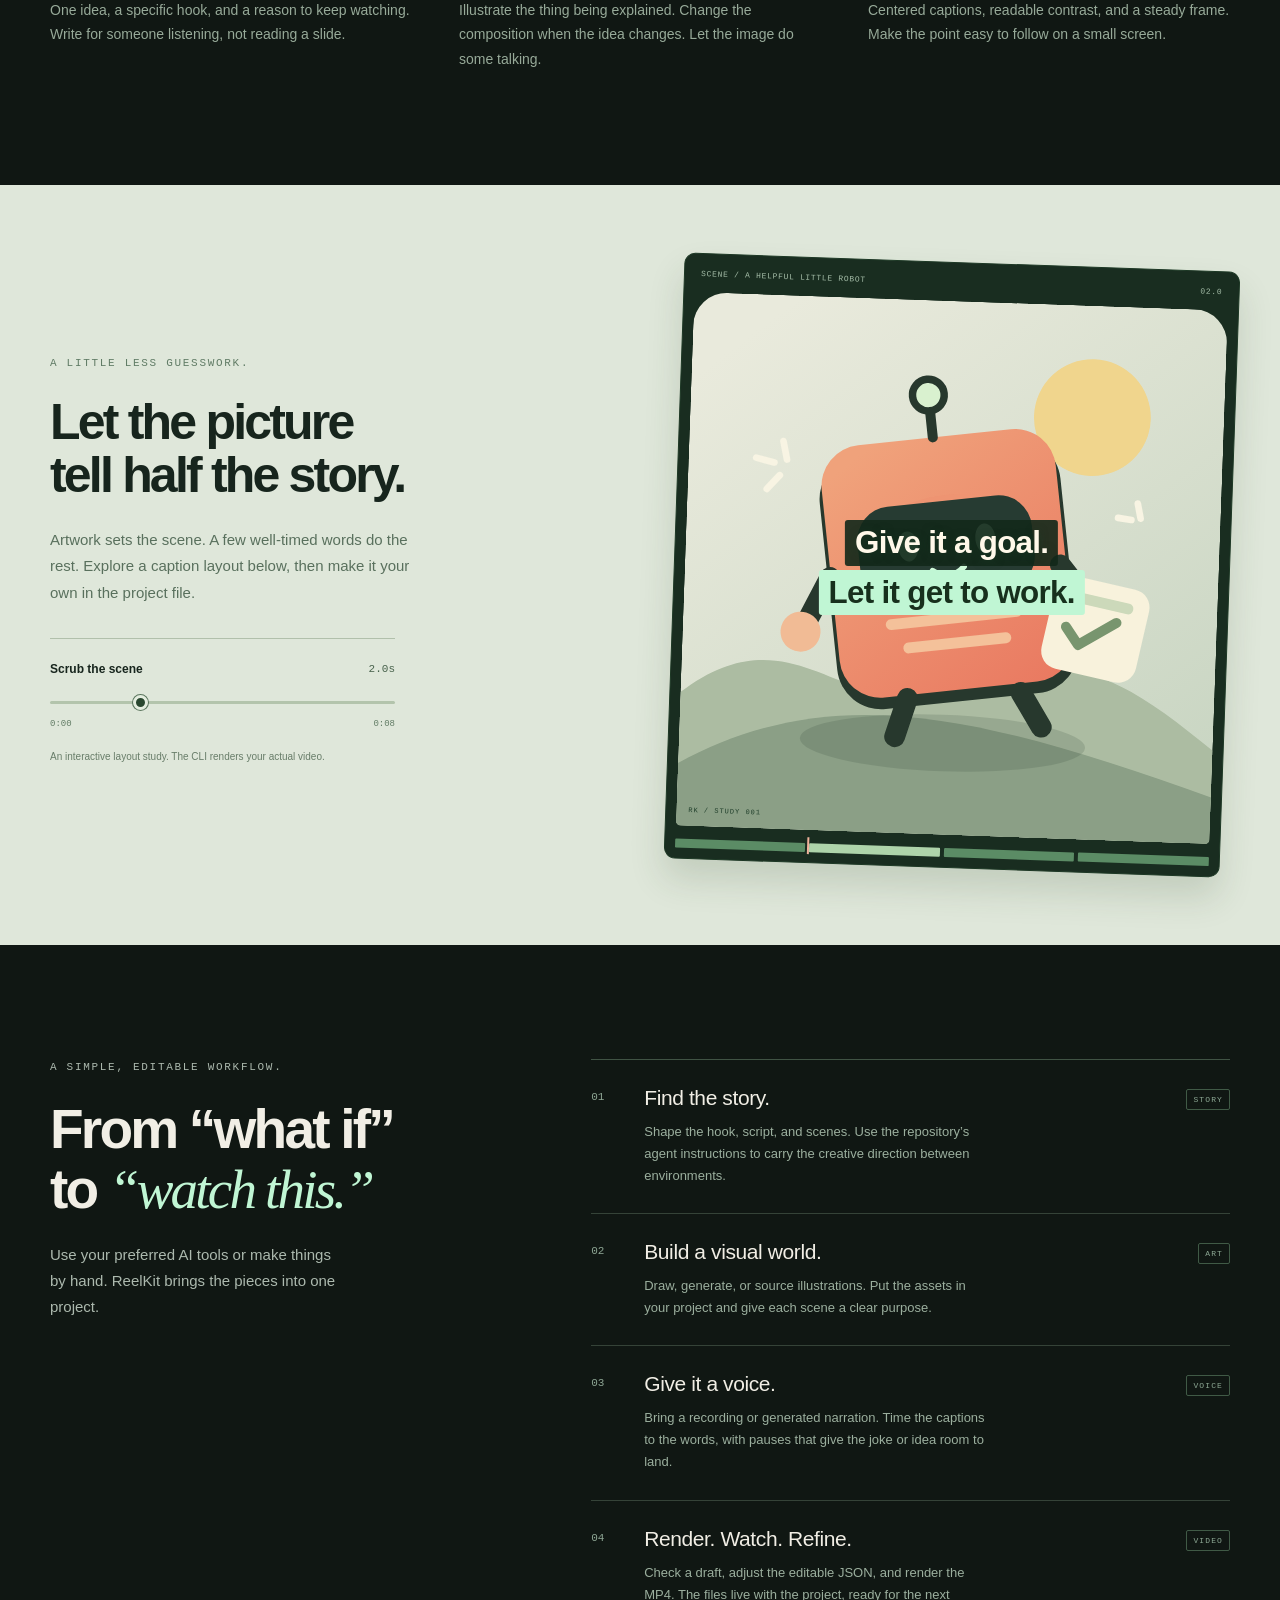
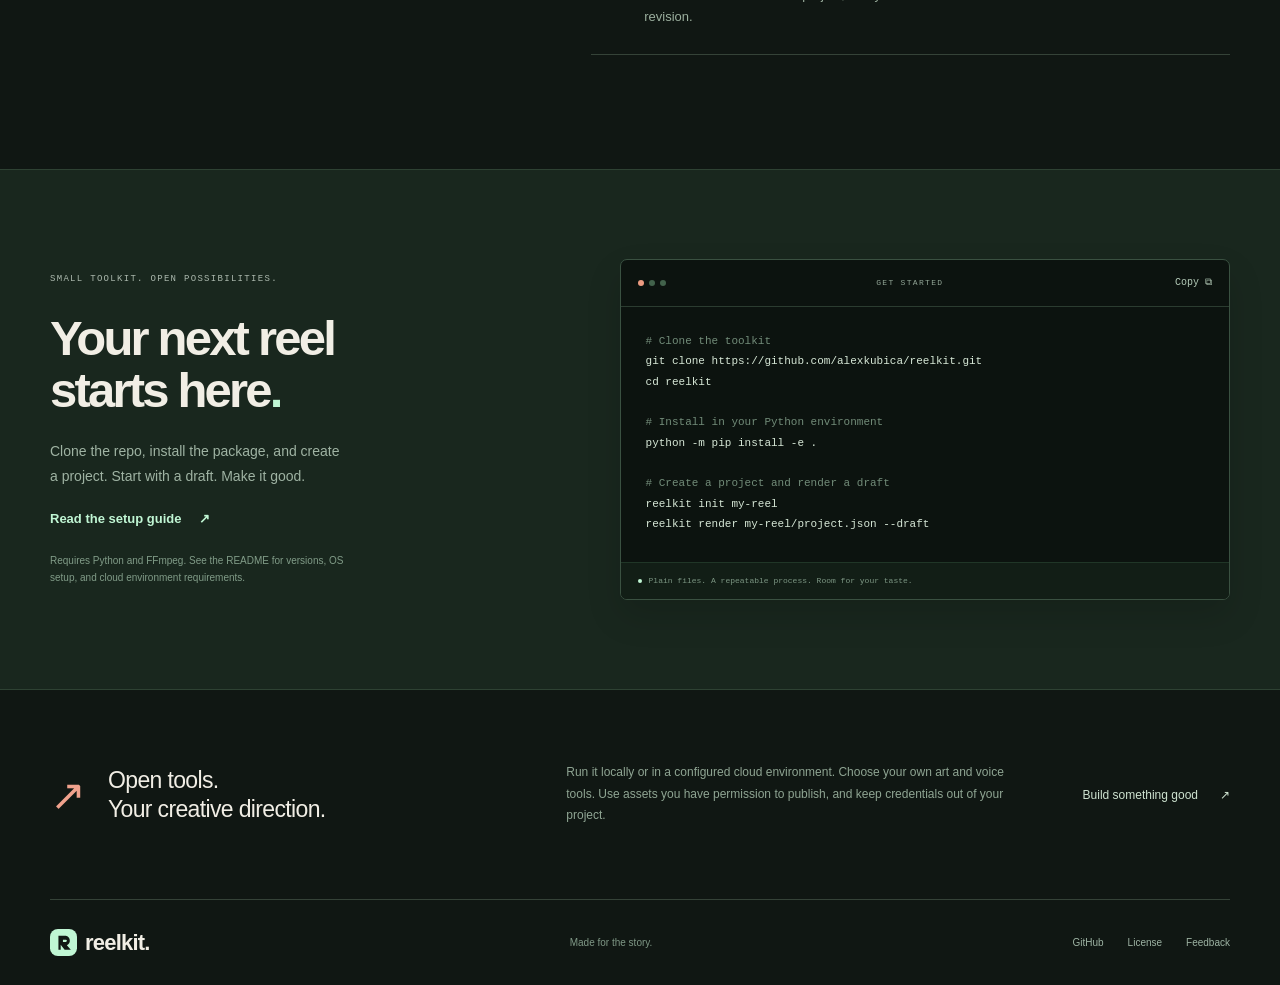
==== commit 3c325723: "Feature narrated poop reel with accessible sound playback" ====
--- a/docs/index.html
+++ b/docs/index.html
@@ -13,8 +13,8 @@
   <meta property="og:image:height" content="630">
   <meta property="og:url" content="https://alexkubica.github.io/reelkit/">
   <link rel="icon" href="./assets/mark.svg" type="image/svg+xml">
-  <link rel="stylesheet" href="./styles.css">
-  <script src="./app.js" defer></script>
+  <link rel="stylesheet" href="./styles.css?v=poop-reel-1">
+  <script src="./app.js?v=poop-reel-1" defer></script>
   <title>ReelKit — Short videos. Clear stories.</title>
 </head>
 <body>
@@ -35,15 +35,18 @@
       </div>
 
       <div class="hero-stage">
-        <div class="stage-topline"><span>01 / THE FINISHED REEL</span><span class="stage-format">9:16</span></div>
+        <div class="stage-topline"><span>01 / THE FEATURED REEL</span><span class="stage-format">9:16</span></div>
+        <div class="featured-reel"><h2 id="featured-reel-title">Why does the poop emoji look like that?</h2><p id="demo-details">Hebrew narration &amp; captions · English CC available</p></div>
+        <div class="playback-controls"><button class="play-with-sound" id="play-with-sound" type="button" aria-controls="demo-video" hidden><svg viewBox="0 0 20 20" aria-hidden="true"><path class="play-symbol" d="M6 3.5 17 10 6 16.5Z"/><path class="pause-symbol" d="M5 4h4v12H5zm6 0h4v12h-4z"/></svg><span id="play-with-sound-label">Play with sound</span></button><p class="playback-status" id="demo-playback-status" role="status" aria-live="polite" aria-atomic="true">Press play to hear the narration.</p></div>
         <div class="video-frame">
-          <video id="demo-video" class="demo-video" controls playsinline preload="metadata" poster="./assets/poster.jpg" aria-label="Illustrated ReelKit demo">
-            <source src="./assets/demo.mp4" type="video/mp4">
-            Your browser cannot play this video. <a href="./assets/demo.mp4">Download the MP4 demo.</a>
+          <video id="demo-video" class="demo-video" controls playsinline preload="metadata" poster="./assets/poster.jpg?v=poop-reel-1" aria-labelledby="featured-reel-title" aria-describedby="demo-details">
+            <source src="./assets/demo.mp4?v=poop-reel-1" type="video/mp4">
+            <track kind="subtitles" src="./assets/demo.en.vtt?v=poop-reel-1" srclang="en" label="English">
+            Your browser cannot play this video. <a href="./assets/demo.mp4?v=poop-reel-1">Download the MP4 demo.</a>
           </video>
-          <div class="video-fallback" id="video-fallback" hidden><img src="./assets/story.svg" alt="An illustrated robot checking off a task"><p>A little story.<br>A clear point.</p><span>Preview unavailable · <a href="https://github.com/alexkubica/reelkit">Explore the project</a></span></div>
+          <div class="video-fallback" id="video-fallback" hidden><img src="./assets/poster.jpg?v=poop-reel-1" alt="Cartoon poop and ice cream in the featured reel"><p>Preview<br>unavailable.</p><span><a href="./assets/demo.mp4?v=poop-reel-1" download>Download the MP4</a> to watch the reel.</span></div>
         </div>
-        <div class="stage-bottomline"><span><i aria-hidden="true"></i> A REAL RENDER, NOT A MOCKUP</span><a href="./assets/demo.mp4" download>Download demo <span aria-hidden="true">↓</span></a></div>
+        <div class="stage-bottomline"><span><i aria-hidden="true"></i> A REAL RENDER, NOT A MOCKUP</span><a href="./assets/demo.mp4?v=poop-reel-1" download>Download demo <span aria-hidden="true">↓</span></a><a href="https://github.com/alexkubica/reelkit/blob/main/docs/assets/FEATURED-REEL.md">Reel credits <span aria-hidden="true">↗</span></a></div>
         <div class="margin-note"><svg viewBox="0 0 70 52" aria-hidden="true"><path d="M65 4C56 33 36 45 8 38m0 0 10-9M8 38l13 7"/></svg><span>Press play.<br>See it move.</span></div>
       </div>
     </section>
--- a/docs/styles.css
+++ b/docs/styles.css
@@ -147,4 +147,20 @@
 @media(max-width:1150px){.shell{width:calc(100% - 70px)}.hero{gap:20px;min-height:760px}.hero-stage{width:320px}h1{letter-spacing:-4.8px}.hero-description{font-size:16px}.margin-note{display:none}.hero-actions{gap:20px}.hero-actions .text-link{font-size:12px}.button{font-size:12px;gap:20px}.platform-inner ul{gap:21px;font-size:16px}.platform-inner>span{display:none}.section-heading{column-gap:65px}.preview-layout{gap:70px}.preview-copy h2{font-size:42px}.workflow{gap:55px}.workflow-list>li{gap:15px}.quickstart-layout{gap:50px}.quickstart-copy h2{font-size:42px}.quickstart-copy .eyebrow{font-size:8px}.terminal pre{font-size:10px;padding-inline:19px}.open-note{gap:30px;grid-template-columns:1fr 1fr}.open-note>a{grid-column:2}.open-note>div{grid-row:1/3}.open-note p{margin-bottom:-10px}}
 @media(max-width:850px){.shell{width:calc(100% - 48px)}.site-header{height:89px}.wordmark{font-size:25px}.wordmark img{width:31px;height:31px}nav{gap:20px;font-size:12px}.nav-github{padding:9px 13px;gap:14px}.hero{grid-template-columns:1fr 1fr;padding-block:50px;min-height:auto;gap:22px}.hero-stage{width:min(100%,270px)}h1{font-size:60px;letter-spacing:-3.7px}.hero-copy{padding:0}.hero .eyebrow{font-size:8px;letter-spacing:1px;margin-bottom:23px}.hero-description{font-size:14px;line-height:1.65;margin-bottom:24px}.hero-actions{gap:19px}.hero-actions .text-link{font-size:11px}.button{min-height:45px;padding:12px 16px;font-size:11px;gap:15px}.hero-note{margin-top:28px}.hero-note p{font-size:10px}.note-line{width:22px}.stage-topline{font-size:7px}.stage-bottomline{font-size:6px;padding-top:12px;gap:6px}.platform-inner{min-height:99px;gap:20px}.platform-inner p{font-size:7px;letter-spacing:.8px}.platform-inner ul{font-size:13px;gap:24px}.section-space{padding-block:78px}.section-heading{gap:0 45px}.section-heading>.eyebrow{font-size:9px}h2{font-size:43px}.section-heading>p:last-child{font-size:15px}.principle-grid{gap:28px;margin-top:48px}.principle h3{font-size:17px}.principle p{font-size:12px}.preview-section{padding-block:56px}.preview-layout{gap:40px}.preview-copy h2{font-size:37px;letter-spacing:-1.9px}.preview-copy .eyebrow{font-size:8px;letter-spacing:1px}.preview-copy>p:not(.eyebrow):not(.small-note){font-size:13px}.preview-controls{margin-top:24px;padding-top:17px}.small-note{font-size:8px}.scene-caption{font-size:23px;letter-spacing:-.5px;gap:3px;padding:8px}.scene-toolbar{font-size:6px;letter-spacing:.3px}.scene-study{padding:7px;border-radius:8px}.workflow{grid-template-columns:.85fr 1.2fr;gap:40px}.workflow-heading .eyebrow{font-size:8px;letter-spacing:1px}.workflow-heading h2{font-size:38px}.workflow-heading>p:last-child{font-size:13px}.workflow-list h3{font-size:18px}.workflow-list p{font-size:12px}.workflow-list>li{grid-template-columns:19px 1fr;gap:12px;padding-block:21px}.step-tag{display:none}.quickstart-layout{grid-template-columns:.85fr 1.2fr;gap:35px}.quickstart-section{padding-block:63px}.quickstart-copy h2{font-size:36px;letter-spacing:-2px}.quickstart-copy>p:not(.eyebrow):not(.requirements-note){font-size:13px}.quickstart-copy .eyebrow{font-size:7px;letter-spacing:.8px}.terminal pre{font-size:9px;padding:19px 16px}.terminal-bar{padding-inline:14px}.terminal-footer{font-size:7px;padding-inline:14px}.requirements-note{font-size:8px}.open-note{padding-block:48px;gap:24px}.open-note h2{font-size:21px}.open-note p{font-size:11px}.open-note>a{font-size:10px}}
 @media(max-width:650px){.shell{width:calc(100% - 40px)}.site-header{height:79px}.wordmark{font-size:24px}.wordmark img{width:29px;height:29px}nav>a:first-child{display:none}nav{gap:18px;font-size:11px}.nav-github{padding:8px 12px;gap:13px}.hero{grid-template-columns:1fr;gap:42px;padding-top:46px;padding-bottom:46px}.hero-copy{max-width:480px}.hero .eyebrow{font-size:8px;letter-spacing:1.3px;margin-bottom:23px}h1{font-size:clamp(53px,11.5vw,72px);letter-spacing:-3.9px;margin-bottom:24px}.hero-description{font-size:15px;max-width:430px;margin-bottom:25px}.hero-actions{gap:23px}.button{font-size:12px;min-height:47px;padding-inline:17px}.hero-actions .text-link{font-size:12px}.hero-note{margin-top:27px;gap:11px}.hero-note p{font-size:10px}.hero-stage{width:min(77%,310px);justify-self:center;transform:translateX(4px)}.stage-topline{font-size:7px}.stage-bottomline{font-size:6px}.margin-note{display:block;left:-50px;bottom:118px;font-size:10px}.margin-note svg{width:44px;height:39px;margin-left:7px}.platform-inner{padding-block:21px;display:block}.platform-inner p{font-size:7px;line-height:1.6;letter-spacing:1px;margin-bottom:18px}.platform-inner p br{display:none}.platform-inner p strong{margin-left:7px}.platform-inner ul{gap:0;justify-content:space-between;font-size:14px}.section-space{padding-block:59px}.section-heading{grid-template-columns:1fr}.section-heading>.eyebrow{font-size:8px;letter-spacing:1.2px;margin-bottom:21px}h2{font-size:42px;letter-spacing:-2.2px}.section-heading>p:last-child{font-size:14px;max-width:330px;margin-top:24px}.principle-grid{grid-template-columns:1fr;margin-top:35px;gap:0}.principle{display:grid;grid-template-columns:35px 1fr;gap:0 16px;padding-block:24px;border-top:1px solid #3c4f40}.principle-number{display:block;border:0;padding:1px 0;font-size:10px;grid-row:1/3}.principle-number>span{display:none}.principle h3{font-size:20px;margin-bottom:10px}.principle p{font-size:13px;line-height:1.7;max-width:400px}.preview-section{padding-block:54px}.preview-layout{grid-template-columns:1fr;gap:36px}.preview-copy{max-width:440px}.preview-copy .eyebrow{font-size:8px;margin-bottom:21px}.preview-copy h2{font-size:40px;margin-bottom:21px}.preview-copy>p:not(.eyebrow):not(.small-note){font-size:14px}.preview-controls{max-width:100%;margin-top:26px}.small-note{font-size:9px;margin-top:14px}.scene-study{width:calc(100% - 13px);max-width:390px;margin-inline:auto;transform:rotate(1.5deg);padding:8px}.scene-caption{font-size:clamp(22px,6.2vw,29px);transform:rotate(-1.5deg)}.scene-toolbar{font-size:7px;letter-spacing:.45px}.workflow{grid-template-columns:1fr;gap:33px}.workflow-heading .eyebrow{font-size:8px}.workflow-heading h2{font-size:42px;margin-bottom:23px}.workflow-heading>p:last-child{font-size:14px;max-width:340px;margin-bottom:0}.workflow-list>li{grid-template-columns:24px 1fr auto;gap:15px;padding-block:23px}.workflow-list h3{font-size:20px}.workflow-list p{font-size:13px}.step-tag{display:block;font-size:6px;padding:5px;height:18px;margin-top:4px}.quickstart-section{padding-block:55px}.quickstart-layout{grid-template-columns:1fr;gap:32px}.quickstart-copy .eyebrow{font-size:8px;letter-spacing:1.3px;margin-bottom:22px}.quickstart-copy h2{font-size:42px;letter-spacing:-2px}.quickstart-copy>p:not(.eyebrow):not(.requirements-note){font-size:14px;max-width:360px}.quickstart-copy .text-link{font-size:13px}.requirements-note{font-size:9px;max-width:330px;margin-top:20px}.terminal pre{font-size:10px;padding:23px 17px}.terminal-bar{font-size:7px}.terminal-bar>button{font-size:10px}.terminal-footer{font-size:7px;padding-block:11px}.open-note{grid-template-columns:1fr;gap:24px;padding-block:47px}.open-note>div{grid-row:auto;gap:19px}.open-note h2{font-size:24px}.open-note p{font-size:12px;max-width:400px;margin-bottom:0}.open-note>a{grid-column:auto;font-size:12px}.open-symbol{font-size:42px}.site-footer{flex-wrap:wrap;padding-block:25px;gap:25px 10px}.footer-wordmark{font-size:21px}.footer-wordmark img{width:25px;height:25px}.site-footer p{font-size:10px}.site-footer>div{width:100%;font-size:11px;gap:24px}}
+.featured-reel{margin-bottom:14px}
+.featured-reel h2{font-size:18px;line-height:1.35;letter-spacing:-.4px;font-weight:600;margin:0 0 7px;max-width:340px}
+.featured-reel p{font:9px/1.6 var(--mono);letter-spacing:.15px;color:#91a897;margin:0}
+.playback-controls{padding-bottom:12px}
+.play-with-sound{display:flex;align-items:center;justify-content:center;gap:10px;width:100%;min-height:43px;border:1px solid #a2d8b4;border-radius:4px;padding:11px 16px;background:var(--mint);color:var(--ink);font-size:12px;font-weight:650;transition:background .2s}
+.play-with-sound:hover{background:#ddffe9}
+.play-with-sound:disabled{cursor:wait;opacity:.75}
+.play-with-sound svg{width:15px;height:15px;fill:currentColor;flex:none}
+.play-with-sound .pause-symbol{display:none}
+.play-with-sound[data-state=playing] .play-symbol{display:none}
+.play-with-sound[data-state=playing] .pause-symbol{display:block}
+.playback-status{font-size:10px;line-height:1.55;color:#9bb19f;margin:9px 0 0;text-align:center;min-height:31px}
+.video-fallback>img{height:100%;object-fit:cover;margin-top:0;opacity:.7}
+.video-fallback>span{color:var(--paper);text-shadow:0 1px 5px #000}
+@media(max-width:850px){.featured-reel h2{font-size:16px}.featured-reel p{font-size:8px}.play-with-sound{font-size:11px;min-height:41px}.playback-status{font-size:9px}}
+@media(max-width:650px){.featured-reel h2{font-size:17px}.featured-reel p{font-size:8px}.play-with-sound{font-size:12px;min-height:44px}.playback-status{font-size:9px}}
 @media(prefers-reduced-motion:reduce){html{scroll-behavior:auto}*,*::before,*::after{transition:none!important;animation:none!important}}
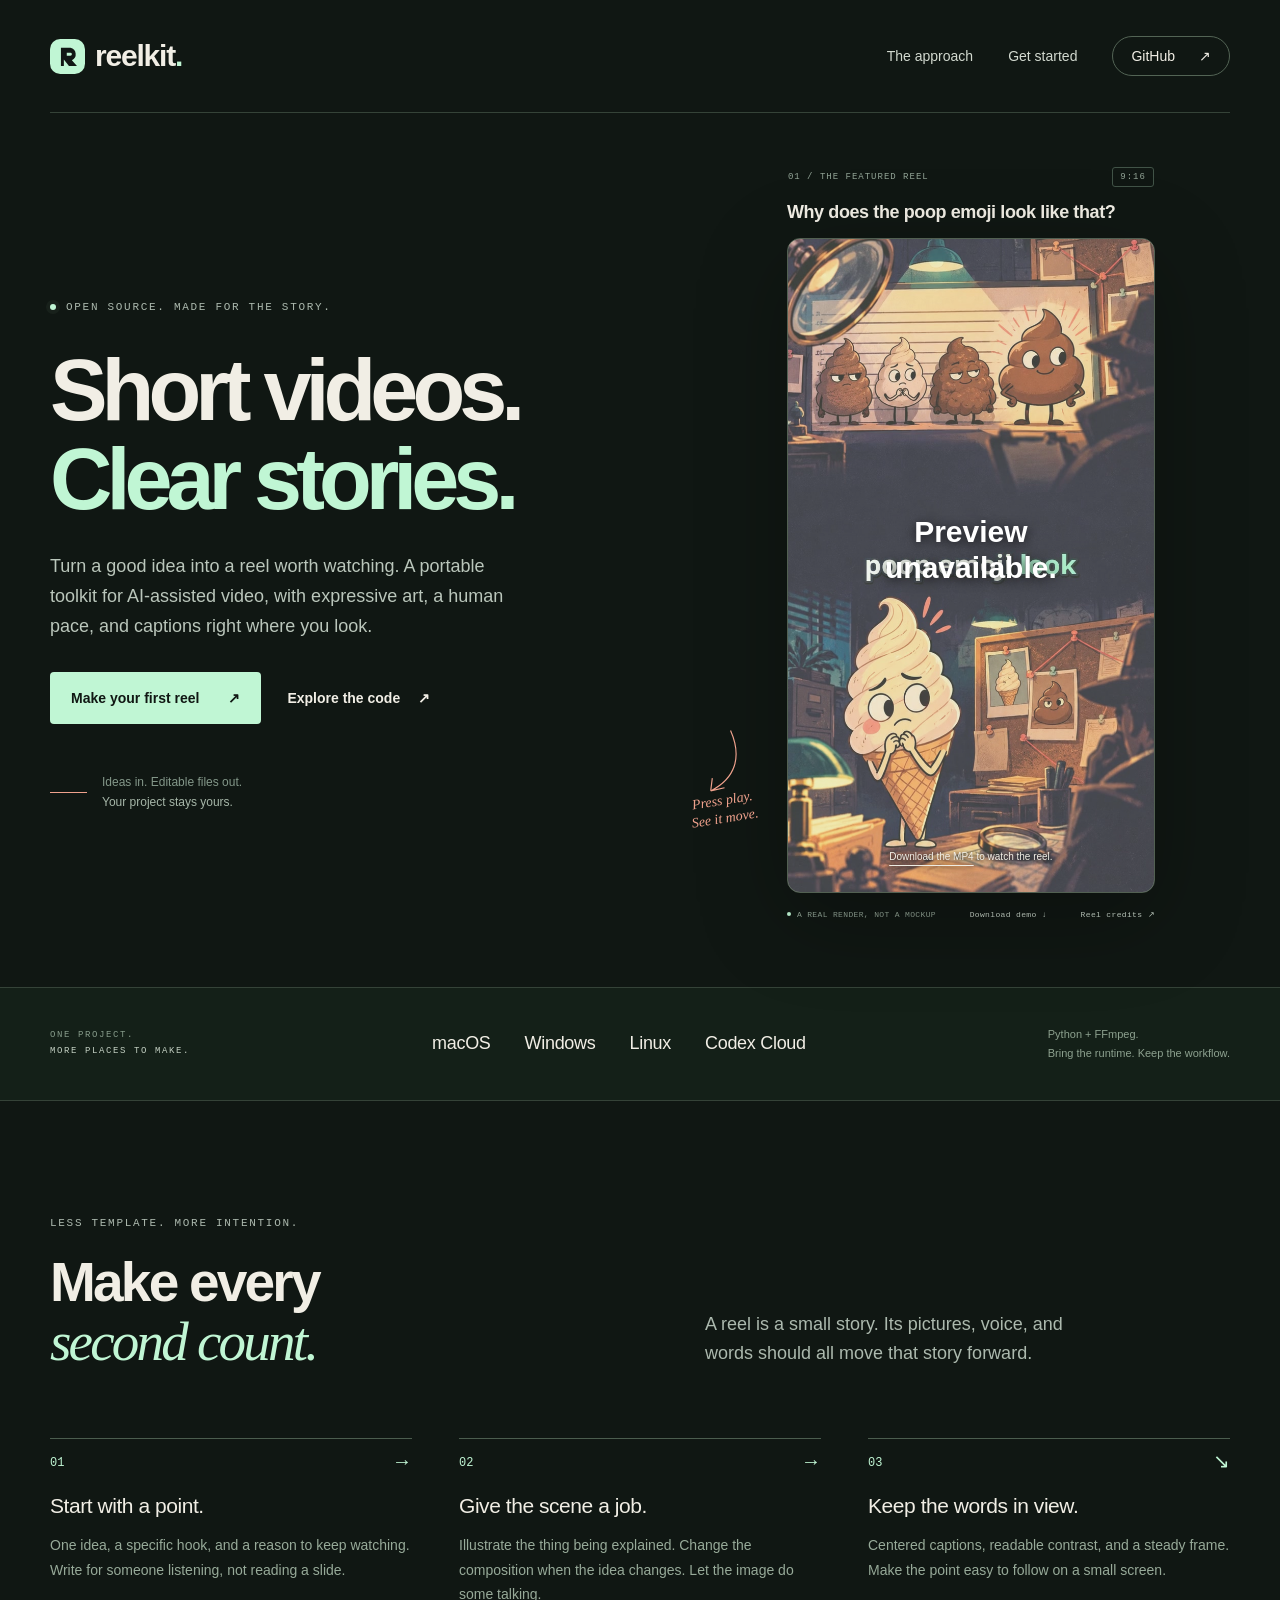
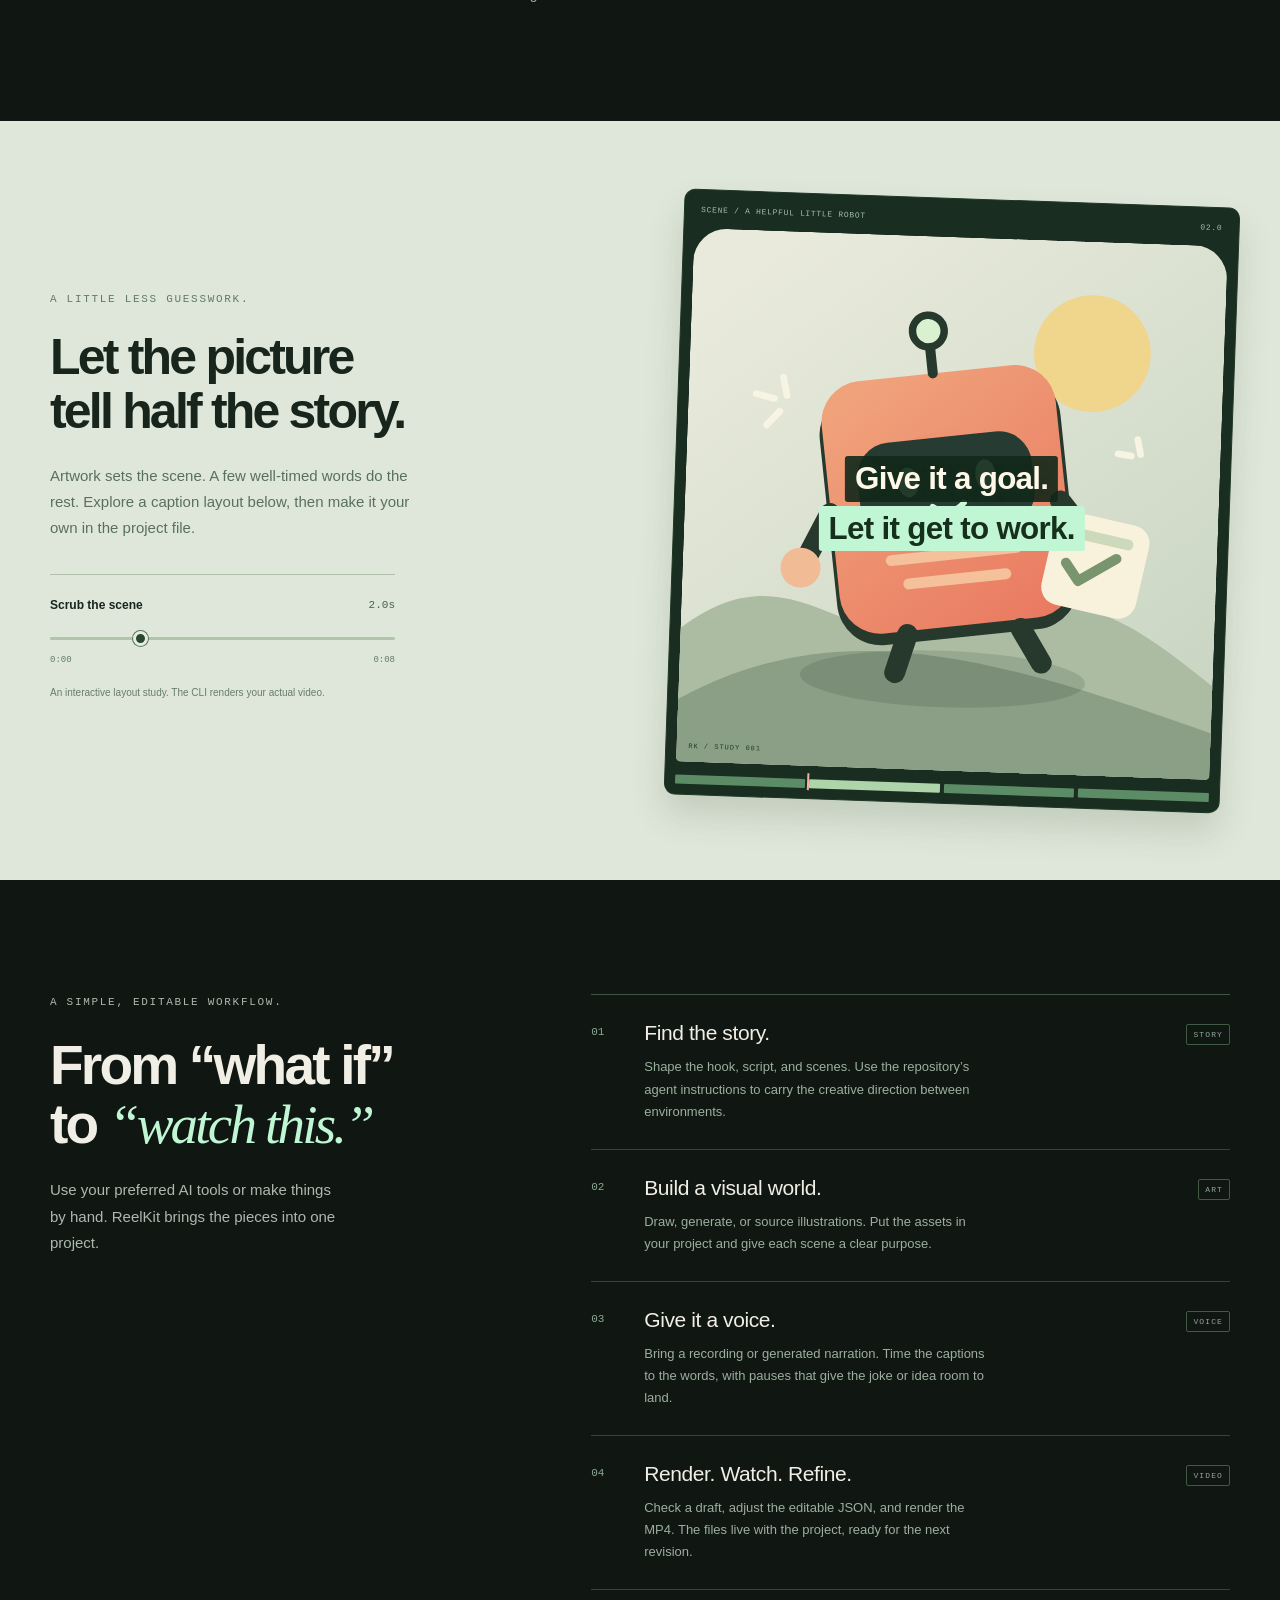
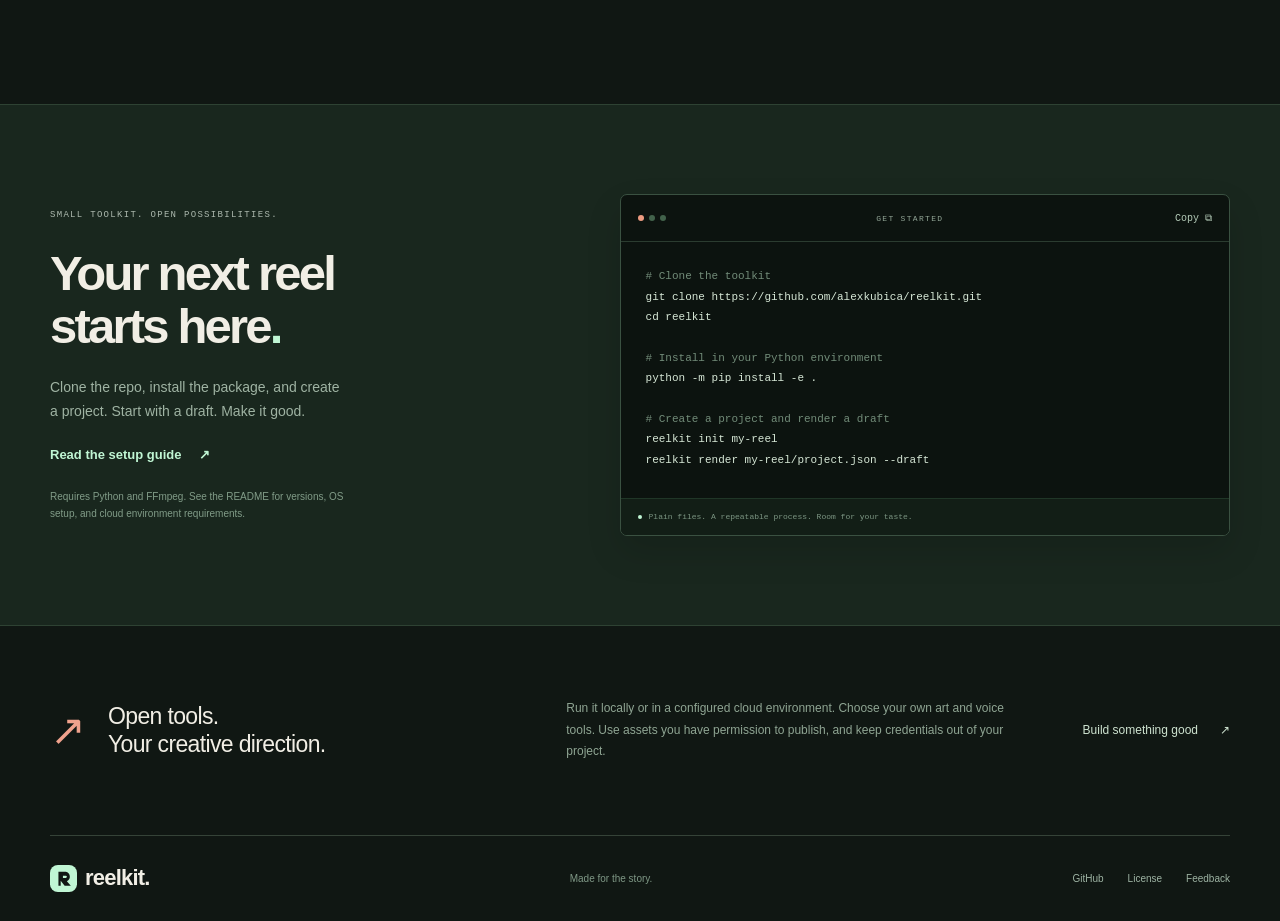
==== commit 9d68c880: "Remake featured reel in English using create-reel skill" ====
--- a/docs/index.html
+++ b/docs/index.html
@@ -13,8 +13,8 @@
   <meta property="og:image:height" content="630">
   <meta property="og:url" content="https://alexkubica.github.io/reelkit/">
   <link rel="icon" href="./assets/mark.svg" type="image/svg+xml">
-  <link rel="stylesheet" href="./styles.css?v=poop-reel-1">
-  <script src="./app.js?v=poop-reel-1" defer></script>
+  <link rel="stylesheet" href="./styles.css?v=poop-english-1">
+  <script src="./app.js?v=poop-english-1" defer></script>
   <title>ReelKit — Short videos. Clear stories.</title>
 </head>
 <body>
@@ -36,17 +36,15 @@
 
       <div class="hero-stage">
         <div class="stage-topline"><span>01 / THE FEATURED REEL</span><span class="stage-format">9:16</span></div>
-        <div class="featured-reel"><h2 id="featured-reel-title">Why does the poop emoji look like that?</h2><p id="demo-details">Hebrew narration &amp; captions · English CC available</p></div>
-        <div class="playback-controls"><button class="play-with-sound" id="play-with-sound" type="button" aria-controls="demo-video" hidden><svg viewBox="0 0 20 20" aria-hidden="true"><path class="play-symbol" d="M6 3.5 17 10 6 16.5Z"/><path class="pause-symbol" d="M5 4h4v12H5zm6 0h4v12h-4z"/></svg><span id="play-with-sound-label">Play with sound</span></button><p class="playback-status" id="demo-playback-status" role="status" aria-live="polite" aria-atomic="true">Press play to hear the narration.</p></div>
+        <div class="featured-reel"><h2 id="featured-reel-title">Why does the poop emoji look like that?</h2></div>
         <div class="video-frame">
-          <video id="demo-video" class="demo-video" controls playsinline preload="metadata" poster="./assets/poster.jpg?v=poop-reel-1" aria-labelledby="featured-reel-title" aria-describedby="demo-details">
-            <source src="./assets/demo.mp4?v=poop-reel-1" type="video/mp4">
-            <track kind="subtitles" src="./assets/demo.en.vtt?v=poop-reel-1" srclang="en" label="English">
-            Your browser cannot play this video. <a href="./assets/demo.mp4?v=poop-reel-1">Download the MP4 demo.</a>
+          <video id="demo-video" class="demo-video" controls playsinline preload="metadata" poster="./assets/poster.jpg?v=poop-english-1" aria-labelledby="featured-reel-title">
+            <source src="./assets/demo.mp4?v=poop-english-1" type="video/mp4">
+            Your browser cannot play this video. <a href="./assets/demo.mp4?v=poop-english-1">Download the MP4 demo.</a>
           </video>
-          <div class="video-fallback" id="video-fallback" hidden><img src="./assets/poster.jpg?v=poop-reel-1" alt="Cartoon poop and ice cream in the featured reel"><p>Preview<br>unavailable.</p><span><a href="./assets/demo.mp4?v=poop-reel-1" download>Download the MP4</a> to watch the reel.</span></div>
+          <div class="video-fallback" id="video-fallback" hidden><img src="./assets/poster.jpg?v=poop-english-1" alt="Cartoon poop and ice cream in the featured reel"><p>Preview<br>unavailable.</p><span><a href="./assets/demo.mp4?v=poop-english-1" download>Download the MP4</a> to watch the reel.</span></div>
         </div>
-        <div class="stage-bottomline"><span><i aria-hidden="true"></i> A REAL RENDER, NOT A MOCKUP</span><a href="./assets/demo.mp4?v=poop-reel-1" download>Download demo <span aria-hidden="true">↓</span></a><a href="https://github.com/alexkubica/reelkit/blob/main/docs/assets/FEATURED-REEL.md">Reel credits <span aria-hidden="true">↗</span></a></div>
+        <div class="stage-bottomline"><span><i aria-hidden="true"></i> A REAL RENDER, NOT A MOCKUP</span><a href="./assets/demo.mp4?v=poop-english-1" download>Download demo <span aria-hidden="true">↓</span></a><a href="https://github.com/alexkubica/reelkit/blob/main/docs/assets/FEATURED-REEL.md">Reel credits <span aria-hidden="true">↗</span></a></div>
         <div class="margin-note"><svg viewBox="0 0 70 52" aria-hidden="true"><path d="M65 4C56 33 36 45 8 38m0 0 10-9M8 38l13 7"/></svg><span>Press play.<br>See it move.</span></div>
       </div>
     </section>
--- a/docs/styles.css
+++ b/docs/styles.css
@@ -149,18 +149,8 @@
 @media(max-width:650px){.shell{width:calc(100% - 40px)}.site-header{height:79px}.wordmark{font-size:24px}.wordmark img{width:29px;height:29px}nav>a:first-child{display:none}nav{gap:18px;font-size:11px}.nav-github{padding:8px 12px;gap:13px}.hero{grid-template-columns:1fr;gap:42px;padding-top:46px;padding-bottom:46px}.hero-copy{max-width:480px}.hero .eyebrow{font-size:8px;letter-spacing:1.3px;margin-bottom:23px}h1{font-size:clamp(53px,11.5vw,72px);letter-spacing:-3.9px;margin-bottom:24px}.hero-description{font-size:15px;max-width:430px;margin-bottom:25px}.hero-actions{gap:23px}.button{font-size:12px;min-height:47px;padding-inline:17px}.hero-actions .text-link{font-size:12px}.hero-note{margin-top:27px;gap:11px}.hero-note p{font-size:10px}.hero-stage{width:min(77%,310px);justify-self:center;transform:translateX(4px)}.stage-topline{font-size:7px}.stage-bottomline{font-size:6px}.margin-note{display:block;left:-50px;bottom:118px;font-size:10px}.margin-note svg{width:44px;height:39px;margin-left:7px}.platform-inner{padding-block:21px;display:block}.platform-inner p{font-size:7px;line-height:1.6;letter-spacing:1px;margin-bottom:18px}.platform-inner p br{display:none}.platform-inner p strong{margin-left:7px}.platform-inner ul{gap:0;justify-content:space-between;font-size:14px}.section-space{padding-block:59px}.section-heading{grid-template-columns:1fr}.section-heading>.eyebrow{font-size:8px;letter-spacing:1.2px;margin-bottom:21px}h2{font-size:42px;letter-spacing:-2.2px}.section-heading>p:last-child{font-size:14px;max-width:330px;margin-top:24px}.principle-grid{grid-template-columns:1fr;margin-top:35px;gap:0}.principle{display:grid;grid-template-columns:35px 1fr;gap:0 16px;padding-block:24px;border-top:1px solid #3c4f40}.principle-number{display:block;border:0;padding:1px 0;font-size:10px;grid-row:1/3}.principle-number>span{display:none}.principle h3{font-size:20px;margin-bottom:10px}.principle p{font-size:13px;line-height:1.7;max-width:400px}.preview-section{padding-block:54px}.preview-layout{grid-template-columns:1fr;gap:36px}.preview-copy{max-width:440px}.preview-copy .eyebrow{font-size:8px;margin-bottom:21px}.preview-copy h2{font-size:40px;margin-bottom:21px}.preview-copy>p:not(.eyebrow):not(.small-note){font-size:14px}.preview-controls{max-width:100%;margin-top:26px}.small-note{font-size:9px;margin-top:14px}.scene-study{width:calc(100% - 13px);max-width:390px;margin-inline:auto;transform:rotate(1.5deg);padding:8px}.scene-caption{font-size:clamp(22px,6.2vw,29px);transform:rotate(-1.5deg)}.scene-toolbar{font-size:7px;letter-spacing:.45px}.workflow{grid-template-columns:1fr;gap:33px}.workflow-heading .eyebrow{font-size:8px}.workflow-heading h2{font-size:42px;margin-bottom:23px}.workflow-heading>p:last-child{font-size:14px;max-width:340px;margin-bottom:0}.workflow-list>li{grid-template-columns:24px 1fr auto;gap:15px;padding-block:23px}.workflow-list h3{font-size:20px}.workflow-list p{font-size:13px}.step-tag{display:block;font-size:6px;padding:5px;height:18px;margin-top:4px}.quickstart-section{padding-block:55px}.quickstart-layout{grid-template-columns:1fr;gap:32px}.quickstart-copy .eyebrow{font-size:8px;letter-spacing:1.3px;margin-bottom:22px}.quickstart-copy h2{font-size:42px;letter-spacing:-2px}.quickstart-copy>p:not(.eyebrow):not(.requirements-note){font-size:14px;max-width:360px}.quickstart-copy .text-link{font-size:13px}.requirements-note{font-size:9px;max-width:330px;margin-top:20px}.terminal pre{font-size:10px;padding:23px 17px}.terminal-bar{font-size:7px}.terminal-bar>button{font-size:10px}.terminal-footer{font-size:7px;padding-block:11px}.open-note{grid-template-columns:1fr;gap:24px;padding-block:47px}.open-note>div{grid-row:auto;gap:19px}.open-note h2{font-size:24px}.open-note p{font-size:12px;max-width:400px;margin-bottom:0}.open-note>a{grid-column:auto;font-size:12px}.open-symbol{font-size:42px}.site-footer{flex-wrap:wrap;padding-block:25px;gap:25px 10px}.footer-wordmark{font-size:21px}.footer-wordmark img{width:25px;height:25px}.site-footer p{font-size:10px}.site-footer>div{width:100%;font-size:11px;gap:24px}}
 .featured-reel{margin-bottom:14px}
 .featured-reel h2{font-size:18px;line-height:1.35;letter-spacing:-.4px;font-weight:600;margin:0 0 7px;max-width:340px}
-.featured-reel p{font:9px/1.6 var(--mono);letter-spacing:.15px;color:#91a897;margin:0}
-.playback-controls{padding-bottom:12px}
-.play-with-sound{display:flex;align-items:center;justify-content:center;gap:10px;width:100%;min-height:43px;border:1px solid #a2d8b4;border-radius:4px;padding:11px 16px;background:var(--mint);color:var(--ink);font-size:12px;font-weight:650;transition:background .2s}
-.play-with-sound:hover{background:#ddffe9}
-.play-with-sound:disabled{cursor:wait;opacity:.75}
-.play-with-sound svg{width:15px;height:15px;fill:currentColor;flex:none}
-.play-with-sound .pause-symbol{display:none}
-.play-with-sound[data-state=playing] .play-symbol{display:none}
-.play-with-sound[data-state=playing] .pause-symbol{display:block}
-.playback-status{font-size:10px;line-height:1.55;color:#9bb19f;margin:9px 0 0;text-align:center;min-height:31px}
 .video-fallback>img{height:100%;object-fit:cover;margin-top:0;opacity:.7}
 .video-fallback>span{color:var(--paper);text-shadow:0 1px 5px #000}
-@media(max-width:850px){.featured-reel h2{font-size:16px}.featured-reel p{font-size:8px}.play-with-sound{font-size:11px;min-height:41px}.playback-status{font-size:9px}}
-@media(max-width:650px){.featured-reel h2{font-size:17px}.featured-reel p{font-size:8px}.play-with-sound{font-size:12px;min-height:44px}.playback-status{font-size:9px}}
+@media(max-width:850px){.featured-reel h2{font-size:16px}}
+@media(max-width:650px){.featured-reel h2{font-size:17px}}
 @media(prefers-reduced-motion:reduce){html{scroll-behavior:auto}*,*::before,*::after{transition:none!important;animation:none!important}}
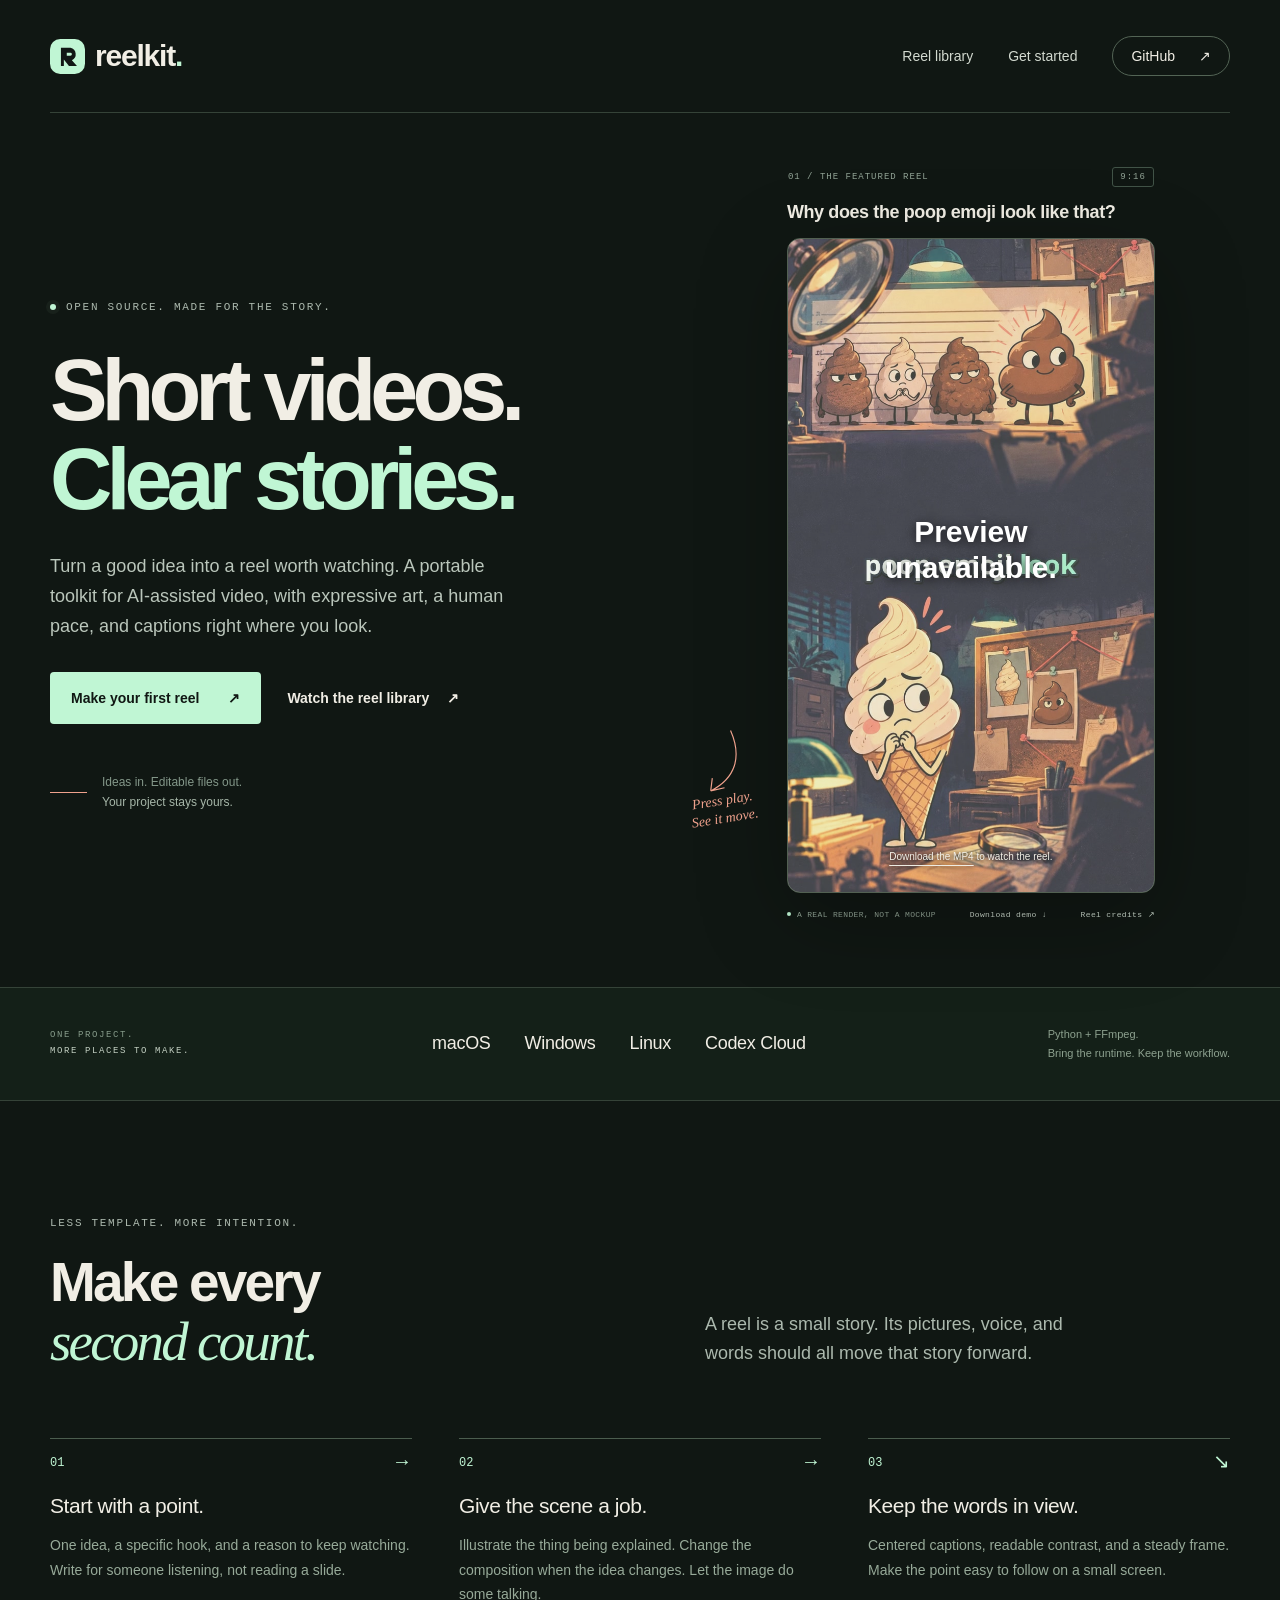
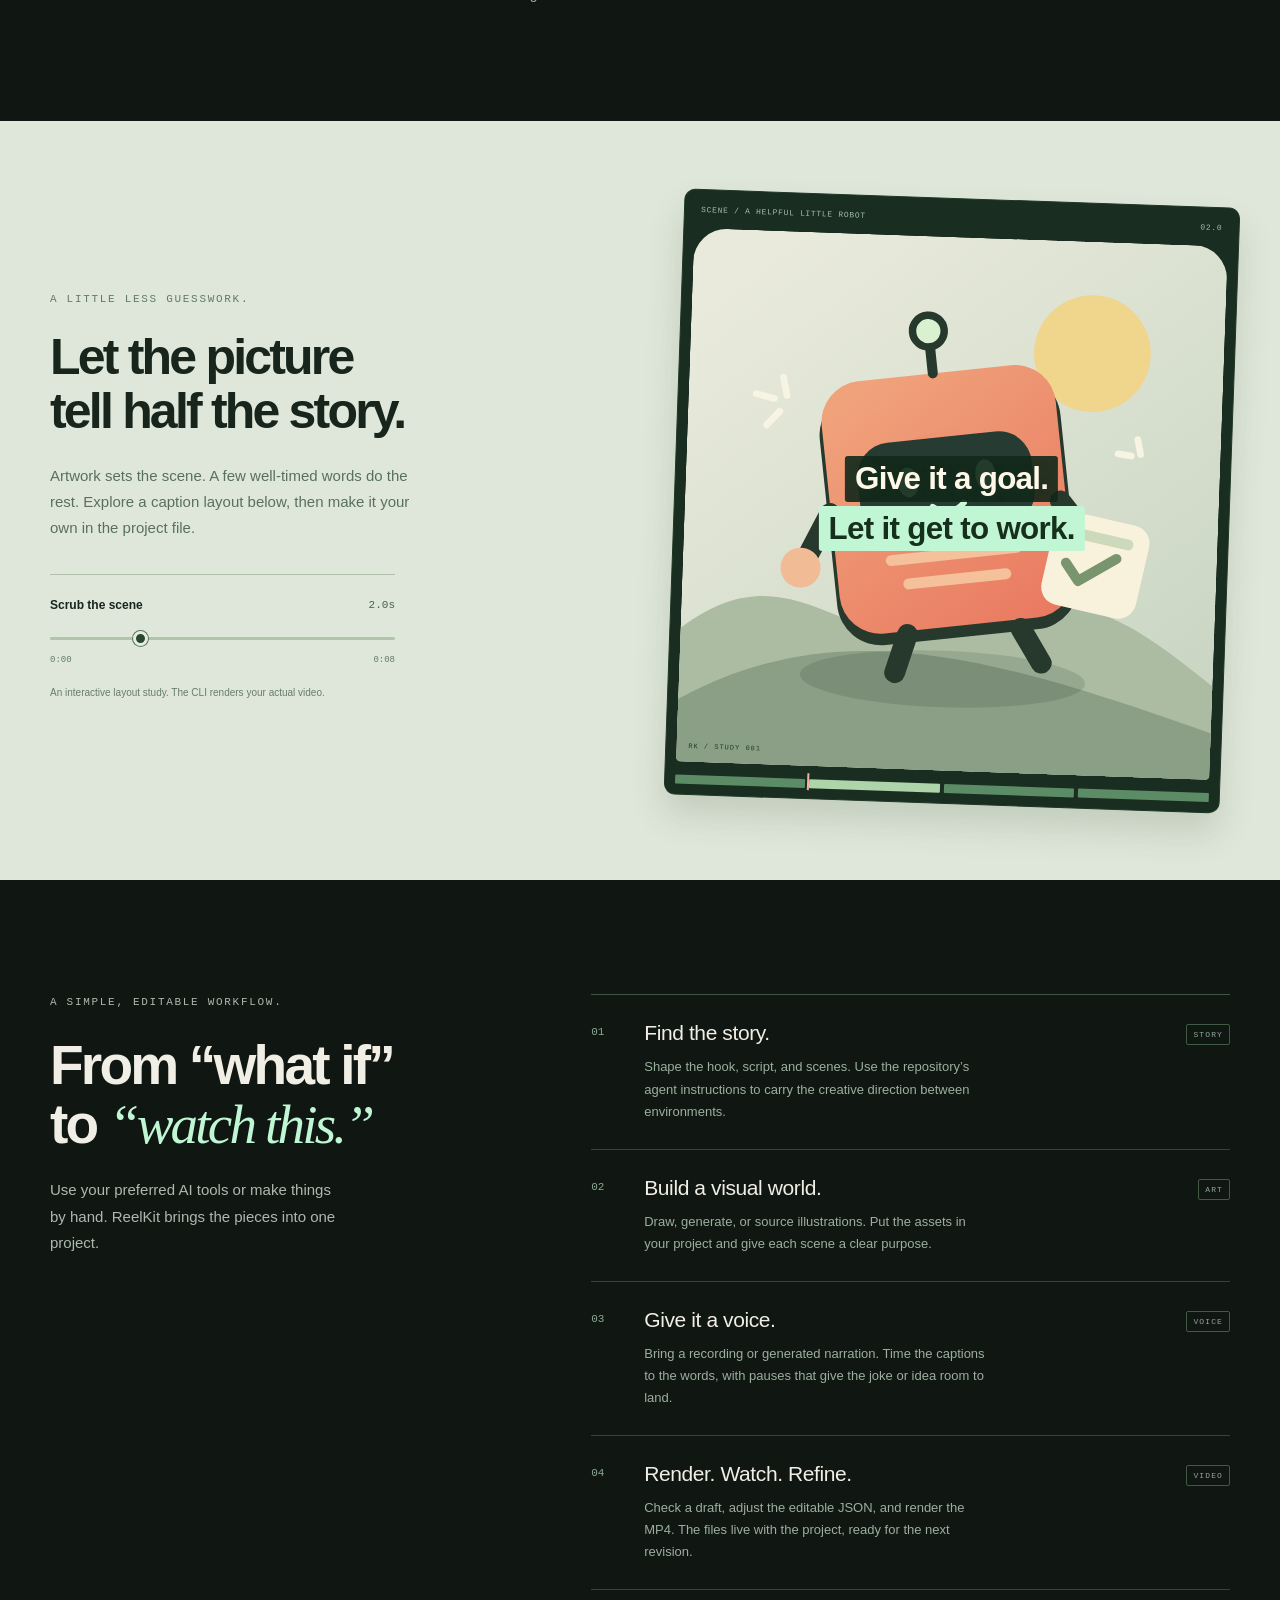
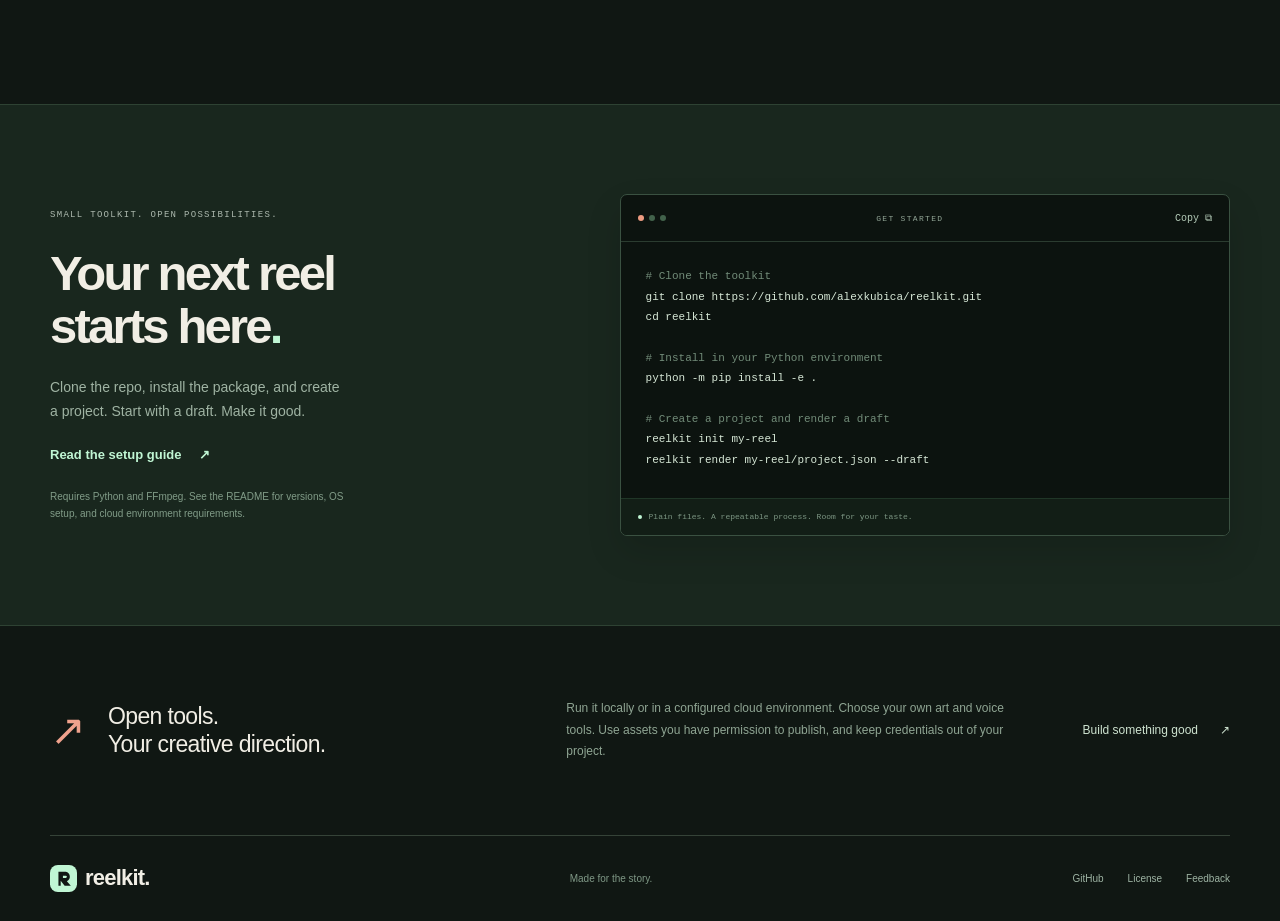
==== commit d8b45892: "Add five English stories and a browsable reel library" ====
--- a/docs/index.html
+++ b/docs/index.html
@@ -13,7 +13,7 @@
   <meta property="og:image:height" content="630">
   <meta property="og:url" content="https://alexkubica.github.io/reelkit/">
   <link rel="icon" href="./assets/mark.svg" type="image/svg+xml">
-  <link rel="stylesheet" href="./styles.css?v=poop-english-1">
+  <link rel="stylesheet" href="./styles.css?v=library-1">
   <script src="./app.js?v=poop-english-1" defer></script>
   <title>ReelKit — Short videos. Clear stories.</title>
 </head>
@@ -21,7 +21,7 @@
   <a class="skip-link" href="#main">Skip to content</a>
   <header class="site-header shell">
     <a class="wordmark" href="#" aria-label="ReelKit home"><img src="./assets/mark.svg" width="35" height="35" alt=""><span>reelkit<span class="wordmark-period">.</span></span></a>
-    <nav aria-label="Main navigation"><a href="#approach">The approach</a><a href="#start">Get started</a><a class="nav-github" href="https://github.com/alexkubica/reelkit">GitHub <span aria-hidden="true">↗</span></a></nav>
+    <nav aria-label="Main navigation"><a href="./library.html">Reel library</a><a class="nav-setup" href="#start">Get started</a><a class="nav-github" href="https://github.com/alexkubica/reelkit">GitHub <span aria-hidden="true">↗</span></a></nav>
   </header>
 
   <main id="main">
@@ -30,7 +30,7 @@
         <p class="eyebrow"><span class="status-dot" aria-hidden="true"></span> Open source. Made for the story.</p>
         <h1 id="hero-title">Short videos.<br><span>Clear stories.</span></h1>
         <p class="hero-description">Turn a good idea into a reel worth watching. A portable toolkit for AI-assisted video, with expressive art, a human pace, and captions right where you look.</p>
-        <div class="hero-actions"><a class="button button-primary" href="#start">Make your first reel <span aria-hidden="true">↗</span></a><a class="text-link" href="https://github.com/alexkubica/reelkit">Explore the code <span aria-hidden="true">↗</span></a></div>
+        <div class="hero-actions"><a class="button button-primary" href="#start">Make your first reel <span aria-hidden="true">↗</span></a><a class="text-link" href="./library.html">Watch the reel library <span aria-hidden="true">↗</span></a></div>
         <div class="hero-note"><span class="note-line" aria-hidden="true"></span><p>Ideas in. Editable files out.<br><strong>Your project stays yours.</strong></p></div>
       </div>
 
--- a/docs/styles.css
+++ b/docs/styles.css
@@ -146,7 +146,7 @@
 @media(min-width:1500px){.hero{padding-block:66px 80px;gap:85px}.hero-stage{width:384px}.hero-copy{padding-top:0}}
 @media(max-width:1150px){.shell{width:calc(100% - 70px)}.hero{gap:20px;min-height:760px}.hero-stage{width:320px}h1{letter-spacing:-4.8px}.hero-description{font-size:16px}.margin-note{display:none}.hero-actions{gap:20px}.hero-actions .text-link{font-size:12px}.button{font-size:12px;gap:20px}.platform-inner ul{gap:21px;font-size:16px}.platform-inner>span{display:none}.section-heading{column-gap:65px}.preview-layout{gap:70px}.preview-copy h2{font-size:42px}.workflow{gap:55px}.workflow-list>li{gap:15px}.quickstart-layout{gap:50px}.quickstart-copy h2{font-size:42px}.quickstart-copy .eyebrow{font-size:8px}.terminal pre{font-size:10px;padding-inline:19px}.open-note{gap:30px;grid-template-columns:1fr 1fr}.open-note>a{grid-column:2}.open-note>div{grid-row:1/3}.open-note p{margin-bottom:-10px}}
 @media(max-width:850px){.shell{width:calc(100% - 48px)}.site-header{height:89px}.wordmark{font-size:25px}.wordmark img{width:31px;height:31px}nav{gap:20px;font-size:12px}.nav-github{padding:9px 13px;gap:14px}.hero{grid-template-columns:1fr 1fr;padding-block:50px;min-height:auto;gap:22px}.hero-stage{width:min(100%,270px)}h1{font-size:60px;letter-spacing:-3.7px}.hero-copy{padding:0}.hero .eyebrow{font-size:8px;letter-spacing:1px;margin-bottom:23px}.hero-description{font-size:14px;line-height:1.65;margin-bottom:24px}.hero-actions{gap:19px}.hero-actions .text-link{font-size:11px}.button{min-height:45px;padding:12px 16px;font-size:11px;gap:15px}.hero-note{margin-top:28px}.hero-note p{font-size:10px}.note-line{width:22px}.stage-topline{font-size:7px}.stage-bottomline{font-size:6px;padding-top:12px;gap:6px}.platform-inner{min-height:99px;gap:20px}.platform-inner p{font-size:7px;letter-spacing:.8px}.platform-inner ul{font-size:13px;gap:24px}.section-space{padding-block:78px}.section-heading{gap:0 45px}.section-heading>.eyebrow{font-size:9px}h2{font-size:43px}.section-heading>p:last-child{font-size:15px}.principle-grid{gap:28px;margin-top:48px}.principle h3{font-size:17px}.principle p{font-size:12px}.preview-section{padding-block:56px}.preview-layout{gap:40px}.preview-copy h2{font-size:37px;letter-spacing:-1.9px}.preview-copy .eyebrow{font-size:8px;letter-spacing:1px}.preview-copy>p:not(.eyebrow):not(.small-note){font-size:13px}.preview-controls{margin-top:24px;padding-top:17px}.small-note{font-size:8px}.scene-caption{font-size:23px;letter-spacing:-.5px;gap:3px;padding:8px}.scene-toolbar{font-size:6px;letter-spacing:.3px}.scene-study{padding:7px;border-radius:8px}.workflow{grid-template-columns:.85fr 1.2fr;gap:40px}.workflow-heading .eyebrow{font-size:8px;letter-spacing:1px}.workflow-heading h2{font-size:38px}.workflow-heading>p:last-child{font-size:13px}.workflow-list h3{font-size:18px}.workflow-list p{font-size:12px}.workflow-list>li{grid-template-columns:19px 1fr;gap:12px;padding-block:21px}.step-tag{display:none}.quickstart-layout{grid-template-columns:.85fr 1.2fr;gap:35px}.quickstart-section{padding-block:63px}.quickstart-copy h2{font-size:36px;letter-spacing:-2px}.quickstart-copy>p:not(.eyebrow):not(.requirements-note){font-size:13px}.quickstart-copy .eyebrow{font-size:7px;letter-spacing:.8px}.terminal pre{font-size:9px;padding:19px 16px}.terminal-bar{padding-inline:14px}.terminal-footer{font-size:7px;padding-inline:14px}.requirements-note{font-size:8px}.open-note{padding-block:48px;gap:24px}.open-note h2{font-size:21px}.open-note p{font-size:11px}.open-note>a{font-size:10px}}
-@media(max-width:650px){.shell{width:calc(100% - 40px)}.site-header{height:79px}.wordmark{font-size:24px}.wordmark img{width:29px;height:29px}nav>a:first-child{display:none}nav{gap:18px;font-size:11px}.nav-github{padding:8px 12px;gap:13px}.hero{grid-template-columns:1fr;gap:42px;padding-top:46px;padding-bottom:46px}.hero-copy{max-width:480px}.hero .eyebrow{font-size:8px;letter-spacing:1.3px;margin-bottom:23px}h1{font-size:clamp(53px,11.5vw,72px);letter-spacing:-3.9px;margin-bottom:24px}.hero-description{font-size:15px;max-width:430px;margin-bottom:25px}.hero-actions{gap:23px}.button{font-size:12px;min-height:47px;padding-inline:17px}.hero-actions .text-link{font-size:12px}.hero-note{margin-top:27px;gap:11px}.hero-note p{font-size:10px}.hero-stage{width:min(77%,310px);justify-self:center;transform:translateX(4px)}.stage-topline{font-size:7px}.stage-bottomline{font-size:6px}.margin-note{display:block;left:-50px;bottom:118px;font-size:10px}.margin-note svg{width:44px;height:39px;margin-left:7px}.platform-inner{padding-block:21px;display:block}.platform-inner p{font-size:7px;line-height:1.6;letter-spacing:1px;margin-bottom:18px}.platform-inner p br{display:none}.platform-inner p strong{margin-left:7px}.platform-inner ul{gap:0;justify-content:space-between;font-size:14px}.section-space{padding-block:59px}.section-heading{grid-template-columns:1fr}.section-heading>.eyebrow{font-size:8px;letter-spacing:1.2px;margin-bottom:21px}h2{font-size:42px;letter-spacing:-2.2px}.section-heading>p:last-child{font-size:14px;max-width:330px;margin-top:24px}.principle-grid{grid-template-columns:1fr;margin-top:35px;gap:0}.principle{display:grid;grid-template-columns:35px 1fr;gap:0 16px;padding-block:24px;border-top:1px solid #3c4f40}.principle-number{display:block;border:0;padding:1px 0;font-size:10px;grid-row:1/3}.principle-number>span{display:none}.principle h3{font-size:20px;margin-bottom:10px}.principle p{font-size:13px;line-height:1.7;max-width:400px}.preview-section{padding-block:54px}.preview-layout{grid-template-columns:1fr;gap:36px}.preview-copy{max-width:440px}.preview-copy .eyebrow{font-size:8px;margin-bottom:21px}.preview-copy h2{font-size:40px;margin-bottom:21px}.preview-copy>p:not(.eyebrow):not(.small-note){font-size:14px}.preview-controls{max-width:100%;margin-top:26px}.small-note{font-size:9px;margin-top:14px}.scene-study{width:calc(100% - 13px);max-width:390px;margin-inline:auto;transform:rotate(1.5deg);padding:8px}.scene-caption{font-size:clamp(22px,6.2vw,29px);transform:rotate(-1.5deg)}.scene-toolbar{font-size:7px;letter-spacing:.45px}.workflow{grid-template-columns:1fr;gap:33px}.workflow-heading .eyebrow{font-size:8px}.workflow-heading h2{font-size:42px;margin-bottom:23px}.workflow-heading>p:last-child{font-size:14px;max-width:340px;margin-bottom:0}.workflow-list>li{grid-template-columns:24px 1fr auto;gap:15px;padding-block:23px}.workflow-list h3{font-size:20px}.workflow-list p{font-size:13px}.step-tag{display:block;font-size:6px;padding:5px;height:18px;margin-top:4px}.quickstart-section{padding-block:55px}.quickstart-layout{grid-template-columns:1fr;gap:32px}.quickstart-copy .eyebrow{font-size:8px;letter-spacing:1.3px;margin-bottom:22px}.quickstart-copy h2{font-size:42px;letter-spacing:-2px}.quickstart-copy>p:not(.eyebrow):not(.requirements-note){font-size:14px;max-width:360px}.quickstart-copy .text-link{font-size:13px}.requirements-note{font-size:9px;max-width:330px;margin-top:20px}.terminal pre{font-size:10px;padding:23px 17px}.terminal-bar{font-size:7px}.terminal-bar>button{font-size:10px}.terminal-footer{font-size:7px;padding-block:11px}.open-note{grid-template-columns:1fr;gap:24px;padding-block:47px}.open-note>div{grid-row:auto;gap:19px}.open-note h2{font-size:24px}.open-note p{font-size:12px;max-width:400px;margin-bottom:0}.open-note>a{grid-column:auto;font-size:12px}.open-symbol{font-size:42px}.site-footer{flex-wrap:wrap;padding-block:25px;gap:25px 10px}.footer-wordmark{font-size:21px}.footer-wordmark img{width:25px;height:25px}.site-footer p{font-size:10px}.site-footer>div{width:100%;font-size:11px;gap:24px}}
+@media(max-width:650px){.shell{width:calc(100% - 40px)}.site-header{height:79px}.wordmark{font-size:24px}.wordmark img{width:29px;height:29px}nav .nav-setup{display:none}nav{gap:18px;font-size:11px}.nav-github{padding:8px 12px;gap:13px}.hero{grid-template-columns:1fr;gap:42px;padding-top:46px;padding-bottom:46px}.hero-copy{max-width:480px}.hero .eyebrow{font-size:8px;letter-spacing:1.3px;margin-bottom:23px}h1{font-size:clamp(53px,11.5vw,72px);letter-spacing:-3.9px;margin-bottom:24px}.hero-description{font-size:15px;max-width:430px;margin-bottom:25px}.hero-actions{gap:23px}.button{font-size:12px;min-height:47px;padding-inline:17px}.hero-actions .text-link{font-size:12px}.hero-note{margin-top:27px;gap:11px}.hero-note p{font-size:10px}.hero-stage{width:min(77%,310px);justify-self:center;transform:translateX(4px)}.stage-topline{font-size:7px}.stage-bottomline{font-size:6px}.margin-note{display:block;left:-50px;bottom:118px;font-size:10px}.margin-note svg{width:44px;height:39px;margin-left:7px}.platform-inner{padding-block:21px;display:block}.platform-inner p{font-size:7px;line-height:1.6;letter-spacing:1px;margin-bottom:18px}.platform-inner p br{display:none}.platform-inner p strong{margin-left:7px}.platform-inner ul{gap:0;justify-content:space-between;font-size:14px}.section-space{padding-block:59px}.section-heading{grid-template-columns:1fr}.section-heading>.eyebrow{font-size:8px;letter-spacing:1.2px;margin-bottom:21px}h2{font-size:42px;letter-spacing:-2.2px}.section-heading>p:last-child{font-size:14px;max-width:330px;margin-top:24px}.principle-grid{grid-template-columns:1fr;margin-top:35px;gap:0}.principle{display:grid;grid-template-columns:35px 1fr;gap:0 16px;padding-block:24px;border-top:1px solid #3c4f40}.principle-number{display:block;border:0;padding:1px 0;font-size:10px;grid-row:1/3}.principle-number>span{display:none}.principle h3{font-size:20px;margin-bottom:10px}.principle p{font-size:13px;line-height:1.7;max-width:400px}.preview-section{padding-block:54px}.preview-layout{grid-template-columns:1fr;gap:36px}.preview-copy{max-width:440px}.preview-copy .eyebrow{font-size:8px;margin-bottom:21px}.preview-copy h2{font-size:40px;margin-bottom:21px}.preview-copy>p:not(.eyebrow):not(.small-note){font-size:14px}.preview-controls{max-width:100%;margin-top:26px}.small-note{font-size:9px;margin-top:14px}.scene-study{width:calc(100% - 13px);max-width:390px;margin-inline:auto;transform:rotate(1.5deg);padding:8px}.scene-caption{font-size:clamp(22px,6.2vw,29px);transform:rotate(-1.5deg)}.scene-toolbar{font-size:7px;letter-spacing:.45px}.workflow{grid-template-columns:1fr;gap:33px}.workflow-heading .eyebrow{font-size:8px}.workflow-heading h2{font-size:42px;margin-bottom:23px}.workflow-heading>p:last-child{font-size:14px;max-width:340px;margin-bottom:0}.workflow-list>li{grid-template-columns:24px 1fr auto;gap:15px;padding-block:23px}.workflow-list h3{font-size:20px}.workflow-list p{font-size:13px}.step-tag{display:block;font-size:6px;padding:5px;height:18px;margin-top:4px}.quickstart-section{padding-block:55px}.quickstart-layout{grid-template-columns:1fr;gap:32px}.quickstart-copy .eyebrow{font-size:8px;letter-spacing:1.3px;margin-bottom:22px}.quickstart-copy h2{font-size:42px;letter-spacing:-2px}.quickstart-copy>p:not(.eyebrow):not(.requirements-note){font-size:14px;max-width:360px}.quickstart-copy .text-link{font-size:13px}.requirements-note{font-size:9px;max-width:330px;margin-top:20px}.terminal pre{font-size:10px;padding:23px 17px}.terminal-bar{font-size:7px}.terminal-bar>button{font-size:10px}.terminal-footer{font-size:7px;padding-block:11px}.open-note{grid-template-columns:1fr;gap:24px;padding-block:47px}.open-note>div{grid-row:auto;gap:19px}.open-note h2{font-size:24px}.open-note p{font-size:12px;max-width:400px;margin-bottom:0}.open-note>a{grid-column:auto;font-size:12px}.open-symbol{font-size:42px}.site-footer{flex-wrap:wrap;padding-block:25px;gap:25px 10px}.footer-wordmark{font-size:21px}.footer-wordmark img{width:25px;height:25px}.site-footer p{font-size:10px}.site-footer>div{width:100%;font-size:11px;gap:24px}}
 .featured-reel{margin-bottom:14px}
 .featured-reel h2{font-size:18px;line-height:1.35;letter-spacing:-.4px;font-weight:600;margin:0 0 7px;max-width:340px}
 .video-fallback>img{height:100%;object-fit:cover;margin-top:0;opacity:.7}
